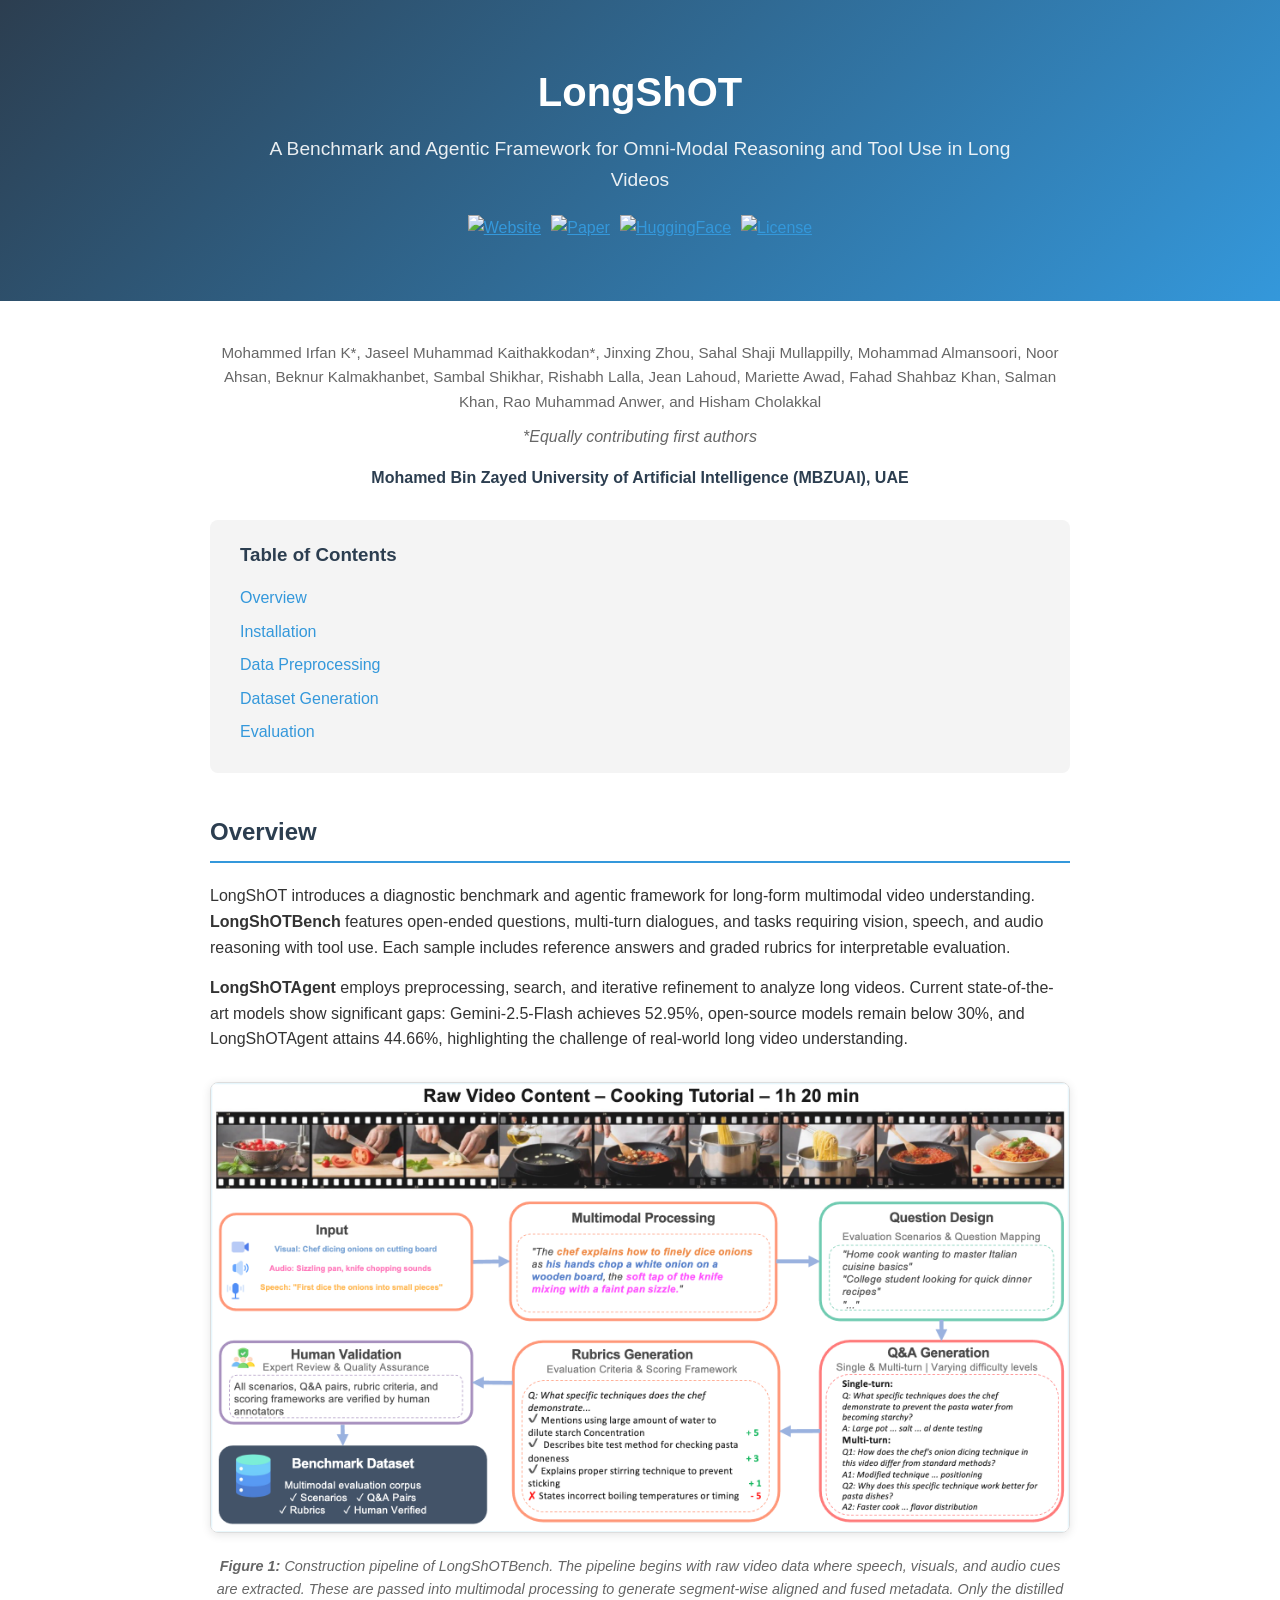
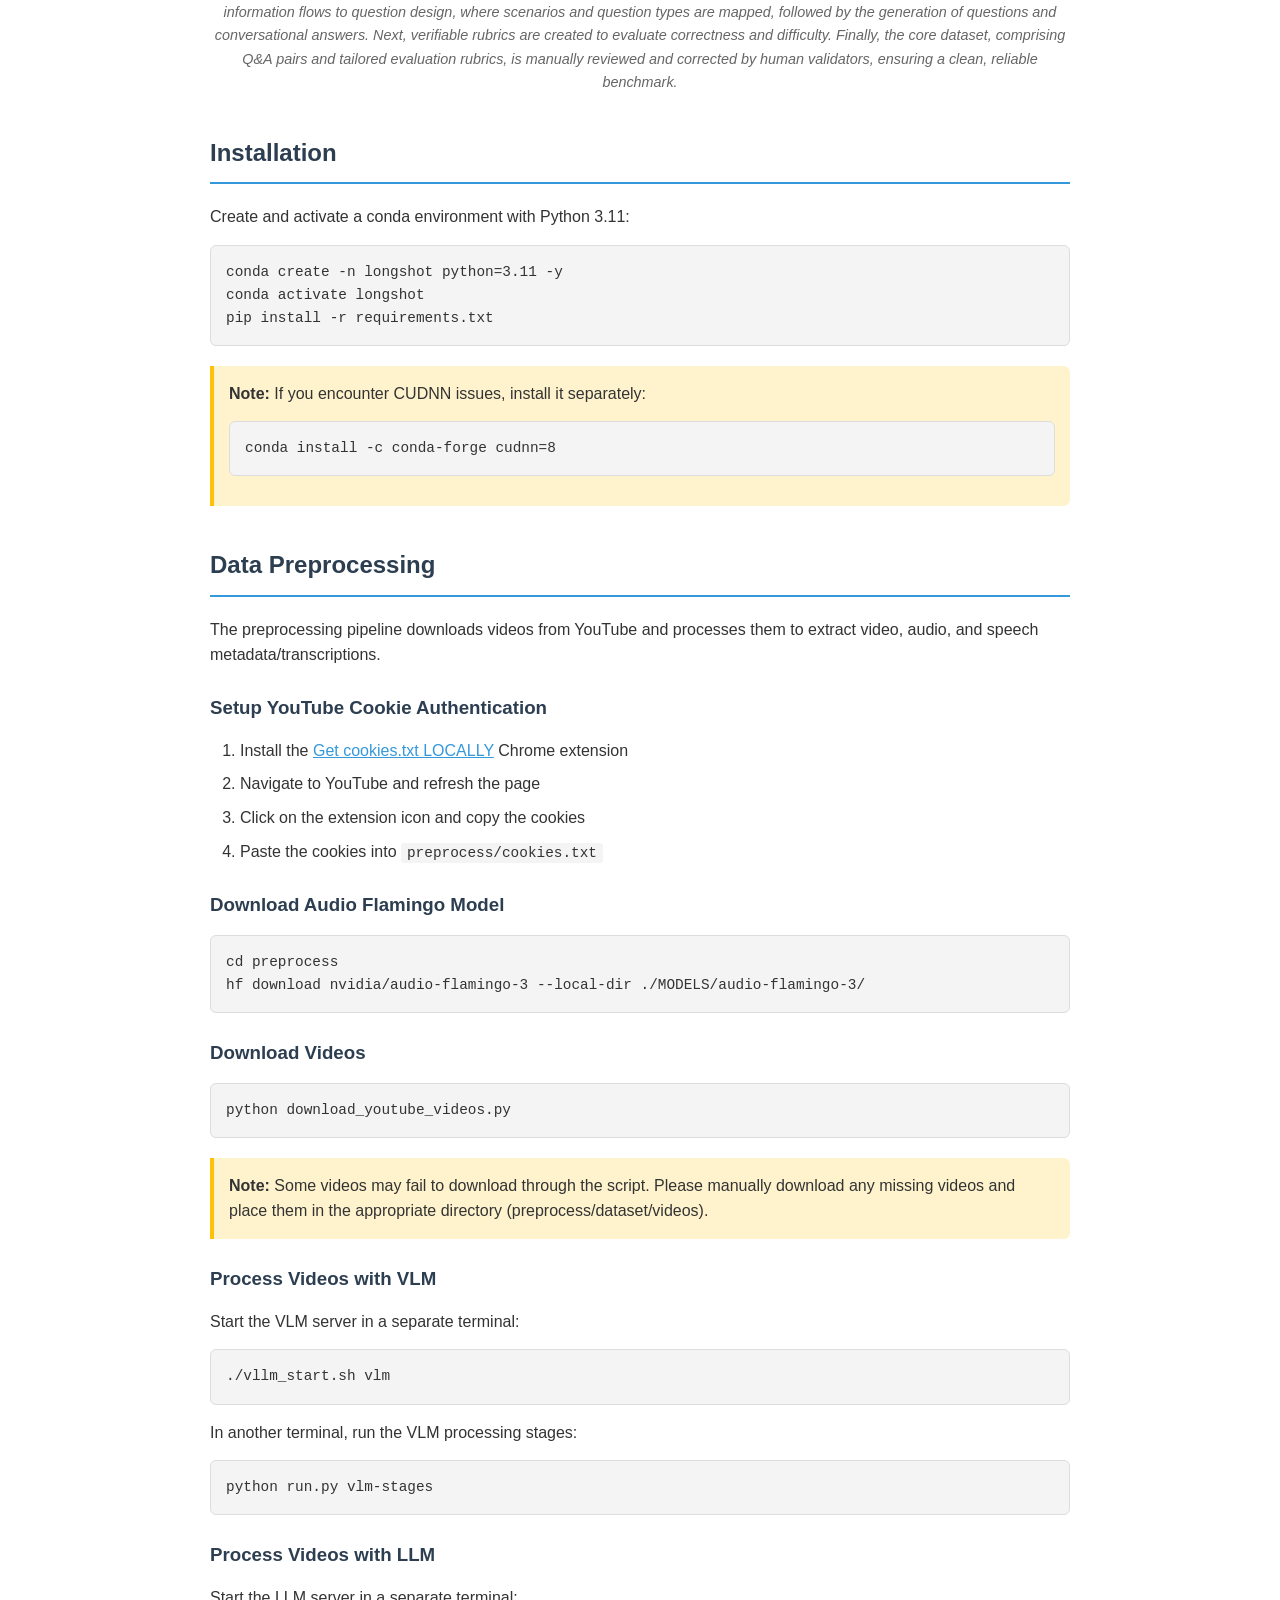
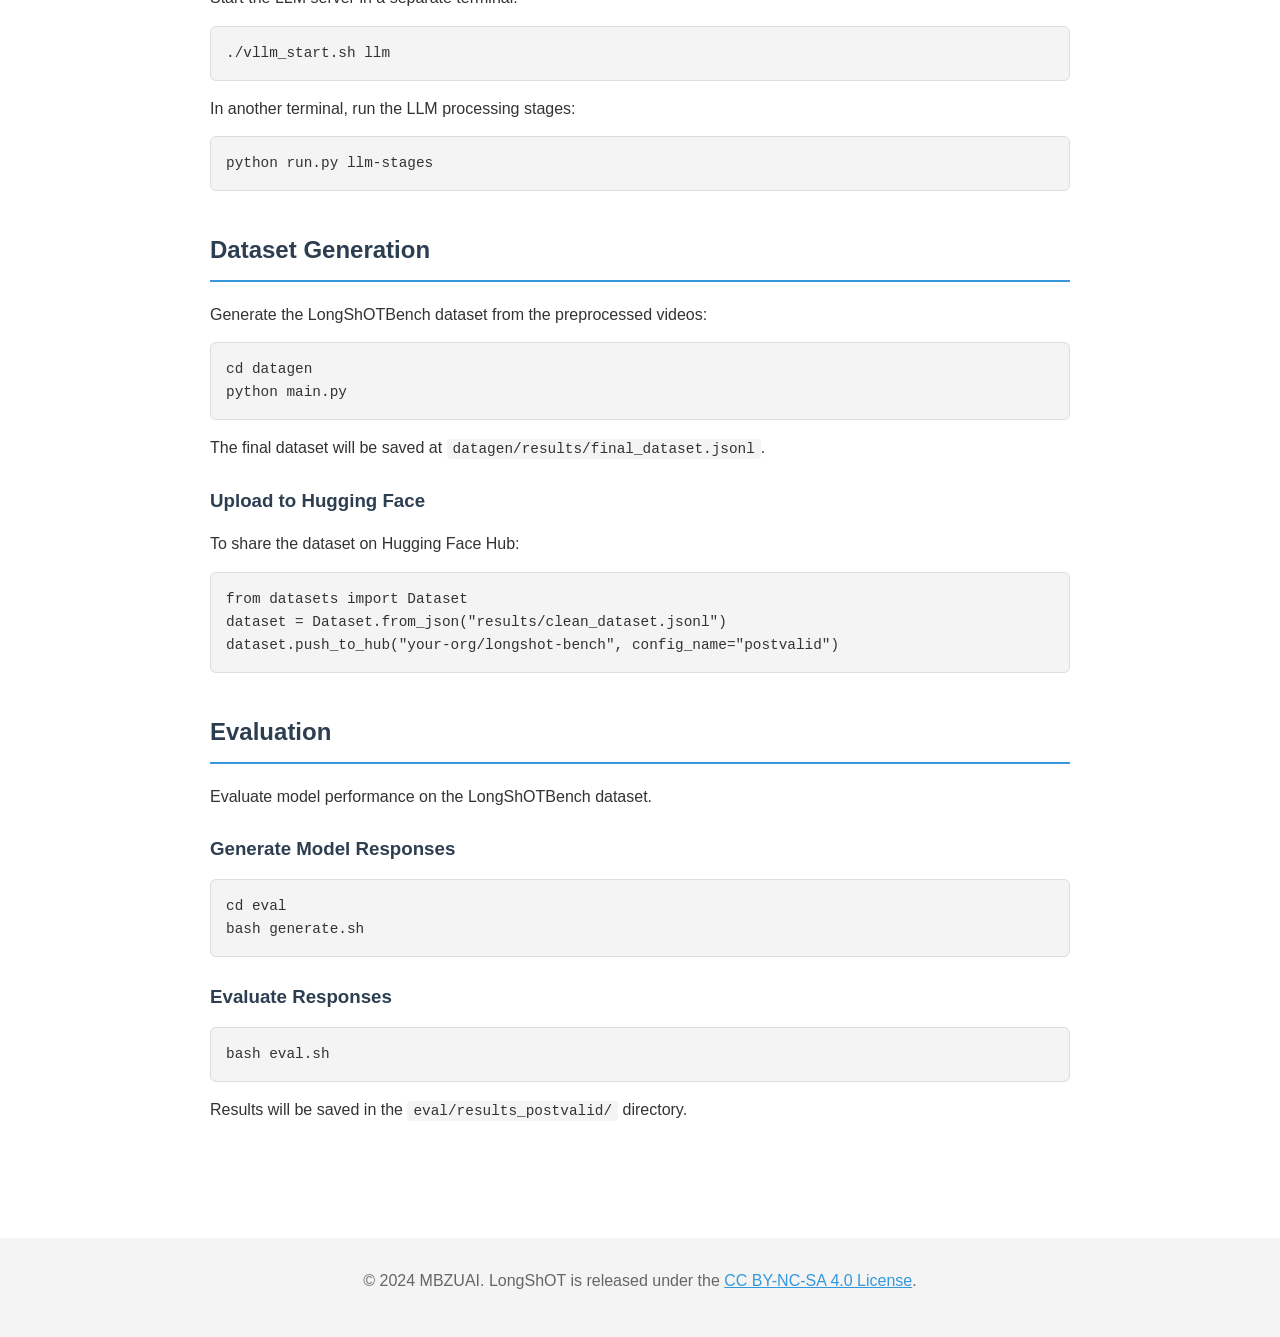
==== index.html @ 433d751d "initial commit" ====
<!DOCTYPE html>
<html lang="en">
<head>
    <meta charset="UTF-8">
    <meta name="viewport" content="width=device-width, initial-scale=1.0">
    <title>LongShOT - Long Video Understanding Benchmark</title>
    <style>
        :root {
            --primary-color: #2c3e50;
            --accent-color: #3498db;
            --text-color: #333;
            --bg-color: #fff;
            --code-bg: #f4f4f4;
            --border-color: #ddd;
        }

        * {
            margin: 0;
            padding: 0;
            box-sizing: border-box;
        }

        body {
            font-family: -apple-system, BlinkMacSystemFont, 'Segoe UI', Roboto, Oxygen, Ubuntu, sans-serif;
            line-height: 1.6;
            color: var(--text-color);
            background: var(--bg-color);
        }

        .header {
            background: linear-gradient(135deg, var(--primary-color), var(--accent-color));
            color: white;
            padding: 60px 20px;
            text-align: center;
        }

        .header h1 {
            font-size: 2.5rem;
            margin-bottom: 10px;
        }

        .header .subtitle {
            font-size: 1.2rem;
            opacity: 0.9;
            max-width: 800px;
            margin: 0 auto 20px;
        }

        .badges {
            display: flex;
            justify-content: center;
            gap: 10px;
            flex-wrap: wrap;
            margin-top: 20px;
        }

        .badges a img {
            height: 22px;
        }

        .container {
            max-width: 900px;
            margin: 0 auto;
            padding: 40px 20px;
        }

        .authors {
            text-align: center;
            margin-bottom: 30px;
            color: #666;
        }

        .authors .names {
            font-size: 0.95rem;
            margin-bottom: 10px;
        }

        .authors .affiliation {
            font-weight: 600;
            color: var(--primary-color);
        }

        h2 {
            color: var(--primary-color);
            margin: 40px 0 20px;
            padding-bottom: 10px;
            border-bottom: 2px solid var(--accent-color);
        }

        h3 {
            color: var(--primary-color);
            margin: 25px 0 15px;
        }

        p {
            margin-bottom: 15px;
        }

        .figure {
            margin: 30px 0;
            text-align: center;
        }

        .figure img {
            max-width: 100%;
            height: auto;
            border: 1px solid var(--border-color);
            border-radius: 8px;
            box-shadow: 0 2px 10px rgba(0,0,0,0.1);
        }

        .figure figcaption {
            margin-top: 15px;
            font-size: 0.9rem;
            color: #666;
            font-style: italic;
        }

        pre {
            background: var(--code-bg);
            padding: 15px;
            border-radius: 6px;
            overflow-x: auto;
            margin: 15px 0;
            border: 1px solid var(--border-color);
        }

        code {
            font-family: 'Consolas', 'Monaco', monospace;
            font-size: 0.9rem;
        }

        .inline-code {
            background: var(--code-bg);
            padding: 2px 6px;
            border-radius: 3px;
        }

        ul, ol {
            margin: 15px 0 15px 30px;
        }

        li {
            margin-bottom: 8px;
        }

        .note {
            background: #fff3cd;
            border-left: 4px solid #ffc107;
            padding: 15px;
            margin: 20px 0;
            border-radius: 0 6px 6px 0;
        }

        .toc {
            background: var(--code-bg);
            padding: 20px 30px;
            border-radius: 8px;
            margin: 30px 0;
        }

        .toc h3 {
            margin-top: 0;
        }

        .toc ul {
            list-style: none;
            margin: 0;
            padding: 0;
        }

        .toc li {
            margin: 8px 0;
        }

        .toc a {
            color: var(--accent-color);
            text-decoration: none;
        }

        .toc a:hover {
            text-decoration: underline;
        }

        a {
            color: var(--accent-color);
        }

        .footer {
            text-align: center;
            padding: 30px;
            background: var(--code-bg);
            margin-top: 60px;
            color: #666;
        }

        @media (max-width: 600px) {
            .header h1 {
                font-size: 1.8rem;
            }
            .header .subtitle {
                font-size: 1rem;
            }
        }
    </style>
</head>
<body>
    <header class="header">
        <h1>LongShOT</h1>
        <p class="subtitle">A Benchmark and Agentic Framework for Omni-Modal Reasoning and Tool Use in Long Videos</p>
        <div class="badges">
            <a href="https://github.com/mbzuai-oryx/longshot"><img src="https://img.shields.io/badge/Project-Website-87CEEB" alt="Website"></a>
            <a href="https://arxiv.org/abs/2412.07769"><img src="https://img.shields.io/badge/arXiv-Paper-red.svg" alt="Paper"></a>
            <a href="https://huggingface.co/collections/MBZUAI/longshot_bench"><img src="https://img.shields.io/badge/HuggingFace-Dataset-F9D371" alt="HuggingFace"></a>
            <a href="https://github.com/mbzuai-oryx/BiMediX/blob/main/LICENSE.txt"><img src="https://img.shields.io/badge/License-CC%20BY--NC--SA%204.0-lightgrey" alt="License"></a>
        </div>
    </header>

    <div class="container">
        <div class="authors">
            <p class="names">
                Mohammed Irfan K*, Jaseel Muhammad Kaithakkodan*, Jinxing Zhou, Sahal Shaji Mullappilly,
                Mohammad Almansoori, Noor Ahsan, Beknur Kalmakhanbet, Sambal Shikhar, Rishabh Lalla,
                Jean Lahoud, Mariette Awad, Fahad Shahbaz Khan, Salman Khan, Rao Muhammad Anwer, and Hisham Cholakkal
            </p>
            <p><em>*Equally contributing first authors</em></p>
            <p class="affiliation">Mohamed Bin Zayed University of Artificial Intelligence (MBZUAI), UAE</p>
        </div>

        <nav class="toc">
            <h3>Table of Contents</h3>
            <ul>
                <li><a href="#overview">Overview</a></li>
                <li><a href="#installation">Installation</a></li>
                <li><a href="#preprocessing">Data Preprocessing</a></li>
                <li><a href="#dataset-generation">Dataset Generation</a></li>
                <li><a href="#evaluation">Evaluation</a></li>
            </ul>
        </nav>

        <section id="overview">
            <h2>Overview</h2>
            <p>
                LongShOT introduces a diagnostic benchmark and agentic framework for long-form multimodal video understanding.
                <strong>LongShOTBench</strong> features open-ended questions, multi-turn dialogues, and tasks requiring vision,
                speech, and audio reasoning with tool use. Each sample includes reference answers and graded rubrics for
                interpretable evaluation.
            </p>
            <p>
                <strong>LongShOTAgent</strong> employs preprocessing, search, and iterative refinement to analyze long videos.
                Current state-of-the-art models show significant gaps: Gemini-2.5-Flash achieves 52.95%, open-source models
                remain below 30%, and LongShOTAgent attains 44.66%, highlighting the challenge of real-world long video understanding.
            </p>

            <figure class="figure">
                <img src="assets/generation_pipeline_overview.png" alt="Generation Pipeline Overview">
                <figcaption>
                    <strong>Figure 1:</strong> Construction pipeline of LongShOTBench. The pipeline begins with raw video data
                    where speech, visuals, and audio cues are extracted. These are passed into multimodal processing to generate
                    segment-wise aligned and fused metadata. Only the distilled information flows to question design, where scenarios
                    and question types are mapped, followed by the generation of questions and conversational answers. Next,
                    verifiable rubrics are created to evaluate correctness and difficulty. Finally, the core dataset, comprising
                    Q&A pairs and tailored evaluation rubrics, is manually reviewed and corrected by human validators, ensuring
                    a clean, reliable benchmark.
                </figcaption>
            </figure>
        </section>

        <section id="installation">
            <h2>Installation</h2>
            <p>Create and activate a conda environment with Python 3.11:</p>
            <pre><code>conda create -n longshot python=3.11 -y
conda activate longshot
pip install -r requirements.txt</code></pre>
            <div class="note">
                <strong>Note:</strong> If you encounter CUDNN issues, install it separately:
                <pre><code>conda install -c conda-forge cudnn=8</code></pre>
            </div>
        </section>

        <section id="preprocessing">
            <h2>Data Preprocessing</h2>
            <p>The preprocessing pipeline downloads videos from YouTube and processes them to extract video, audio, and speech metadata/transcriptions.</p>

            <h3>Setup YouTube Cookie Authentication</h3>
            <ol>
                <li>Install the <a href="https://chromewebstore.google.com/detail/get-cookiestxt-locally/cclelndahbckbenkjhflpdbgdldlbecc">Get cookies.txt LOCALLY</a> Chrome extension</li>
                <li>Navigate to YouTube and refresh the page</li>
                <li>Click on the extension icon and copy the cookies</li>
                <li>Paste the cookies into <code class="inline-code">preprocess/cookies.txt</code></li>
            </ol>

            <h3>Download Audio Flamingo Model</h3>
            <pre><code>cd preprocess
hf download nvidia/audio-flamingo-3 --local-dir ./MODELS/audio-flamingo-3/</code></pre>

            <h3>Download Videos</h3>
            <pre><code>python download_youtube_videos.py</code></pre>
            <div class="note">
                <strong>Note:</strong> Some videos may fail to download through the script. Please manually download any missing videos and place them in the appropriate directory (preprocess/dataset/videos).
            </div>

            <h3>Process Videos with VLM</h3>
            <p>Start the VLM server in a separate terminal:</p>
            <pre><code>./vllm_start.sh vlm</code></pre>
            <p>In another terminal, run the VLM processing stages:</p>
            <pre><code>python run.py vlm-stages</code></pre>

            <h3>Process Videos with LLM</h3>
            <p>Start the LLM server in a separate terminal:</p>
            <pre><code>./vllm_start.sh llm</code></pre>
            <p>In another terminal, run the LLM processing stages:</p>
            <pre><code>python run.py llm-stages</code></pre>
        </section>

        <section id="dataset-generation">
            <h2>Dataset Generation</h2>
            <p>Generate the LongShOTBench dataset from the preprocessed videos:</p>
            <pre><code>cd datagen
python main.py</code></pre>
            <p>The final dataset will be saved at <code class="inline-code">datagen/results/final_dataset.jsonl</code>.</p>

            <h3>Upload to Hugging Face</h3>
            <p>To share the dataset on Hugging Face Hub:</p>
            <pre><code>from datasets import Dataset
dataset = Dataset.from_json("results/clean_dataset.jsonl")
dataset.push_to_hub("your-org/longshot-bench", config_name="postvalid")</code></pre>
        </section>

        <section id="evaluation">
            <h2>Evaluation</h2>
            <p>Evaluate model performance on the LongShOTBench dataset.</p>

            <h3>Generate Model Responses</h3>
            <pre><code>cd eval
bash generate.sh</code></pre>

            <h3>Evaluate Responses</h3>
            <pre><code>bash eval.sh</code></pre>
            <p>Results will be saved in the <code class="inline-code">eval/results_postvalid/</code> directory.</p>
        </section>
    </div>

    <footer class="footer">
        <p>&copy; 2024 MBZUAI. LongShOT is released under the <a href="https://github.com/mbzuai-oryx/BiMediX/blob/main/LICENSE.txt">CC BY-NC-SA 4.0 License</a>.</p>
    </footer>
</body>
</html>
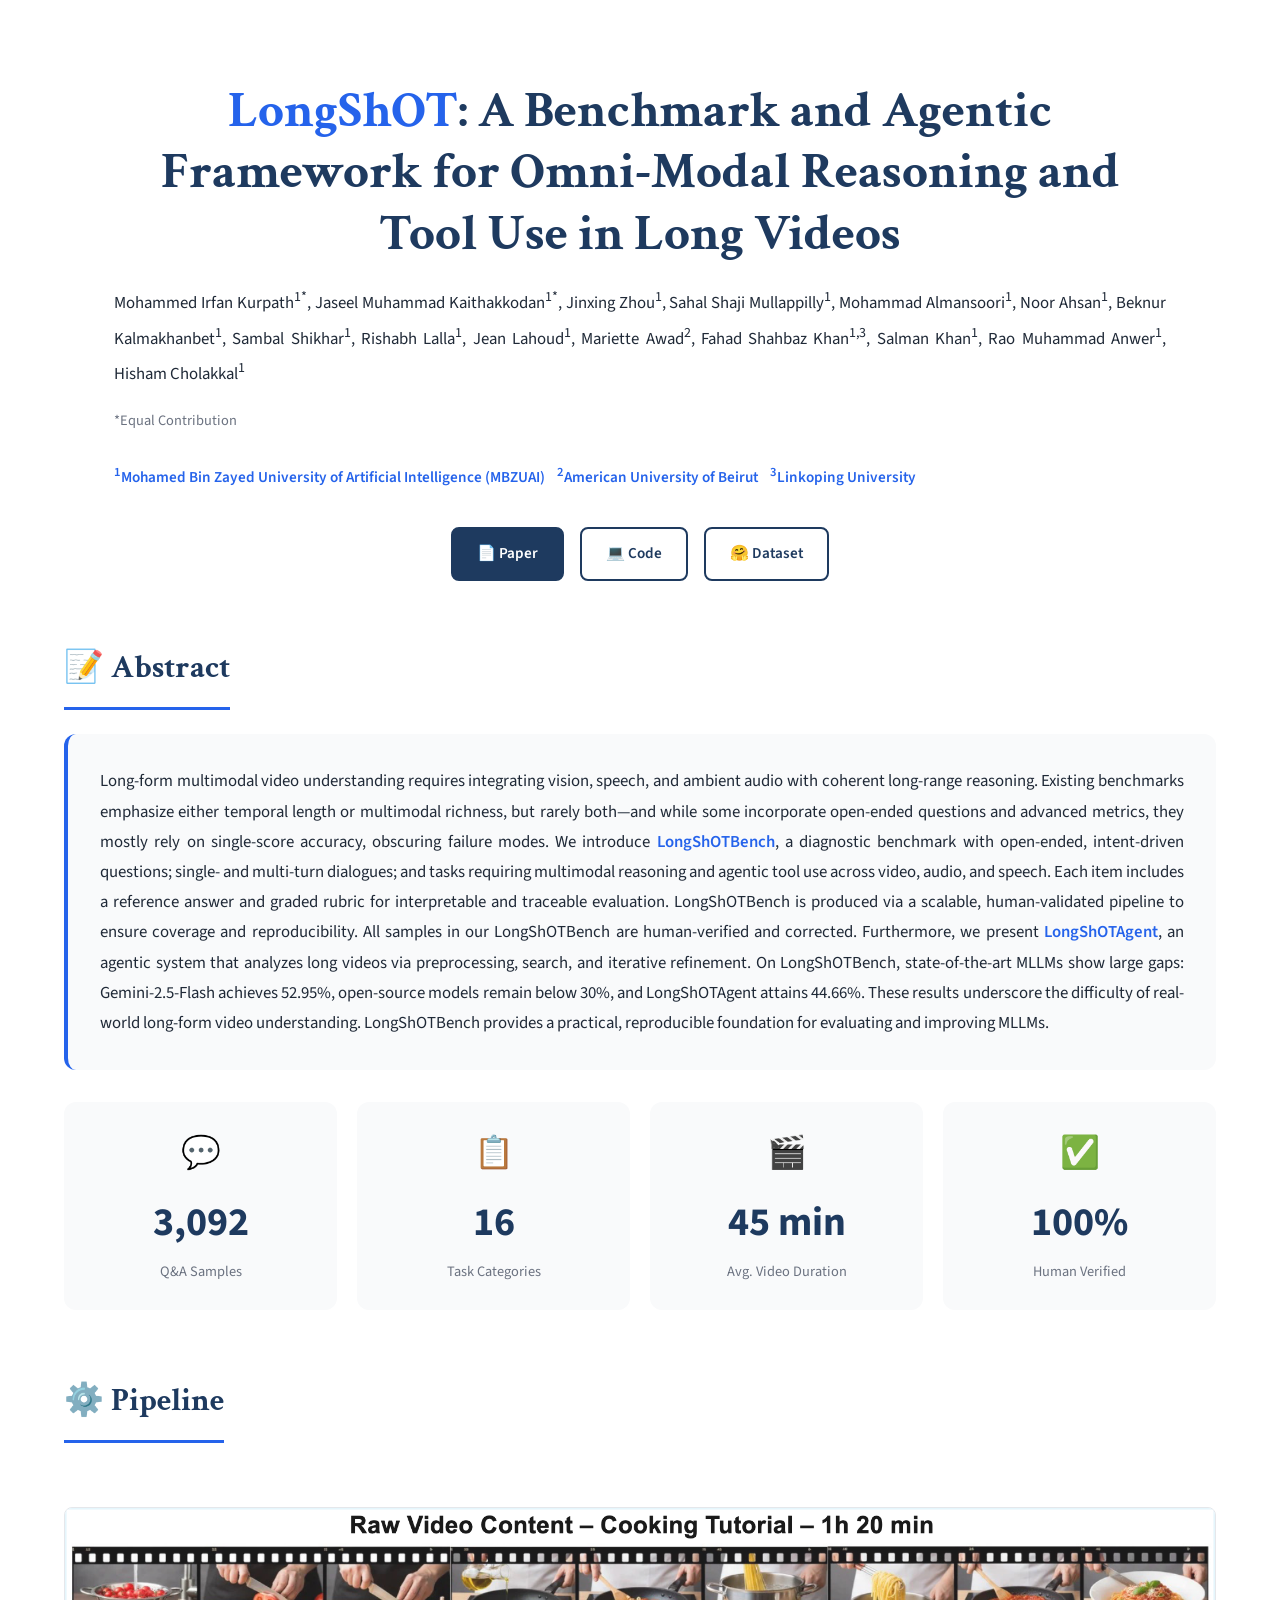
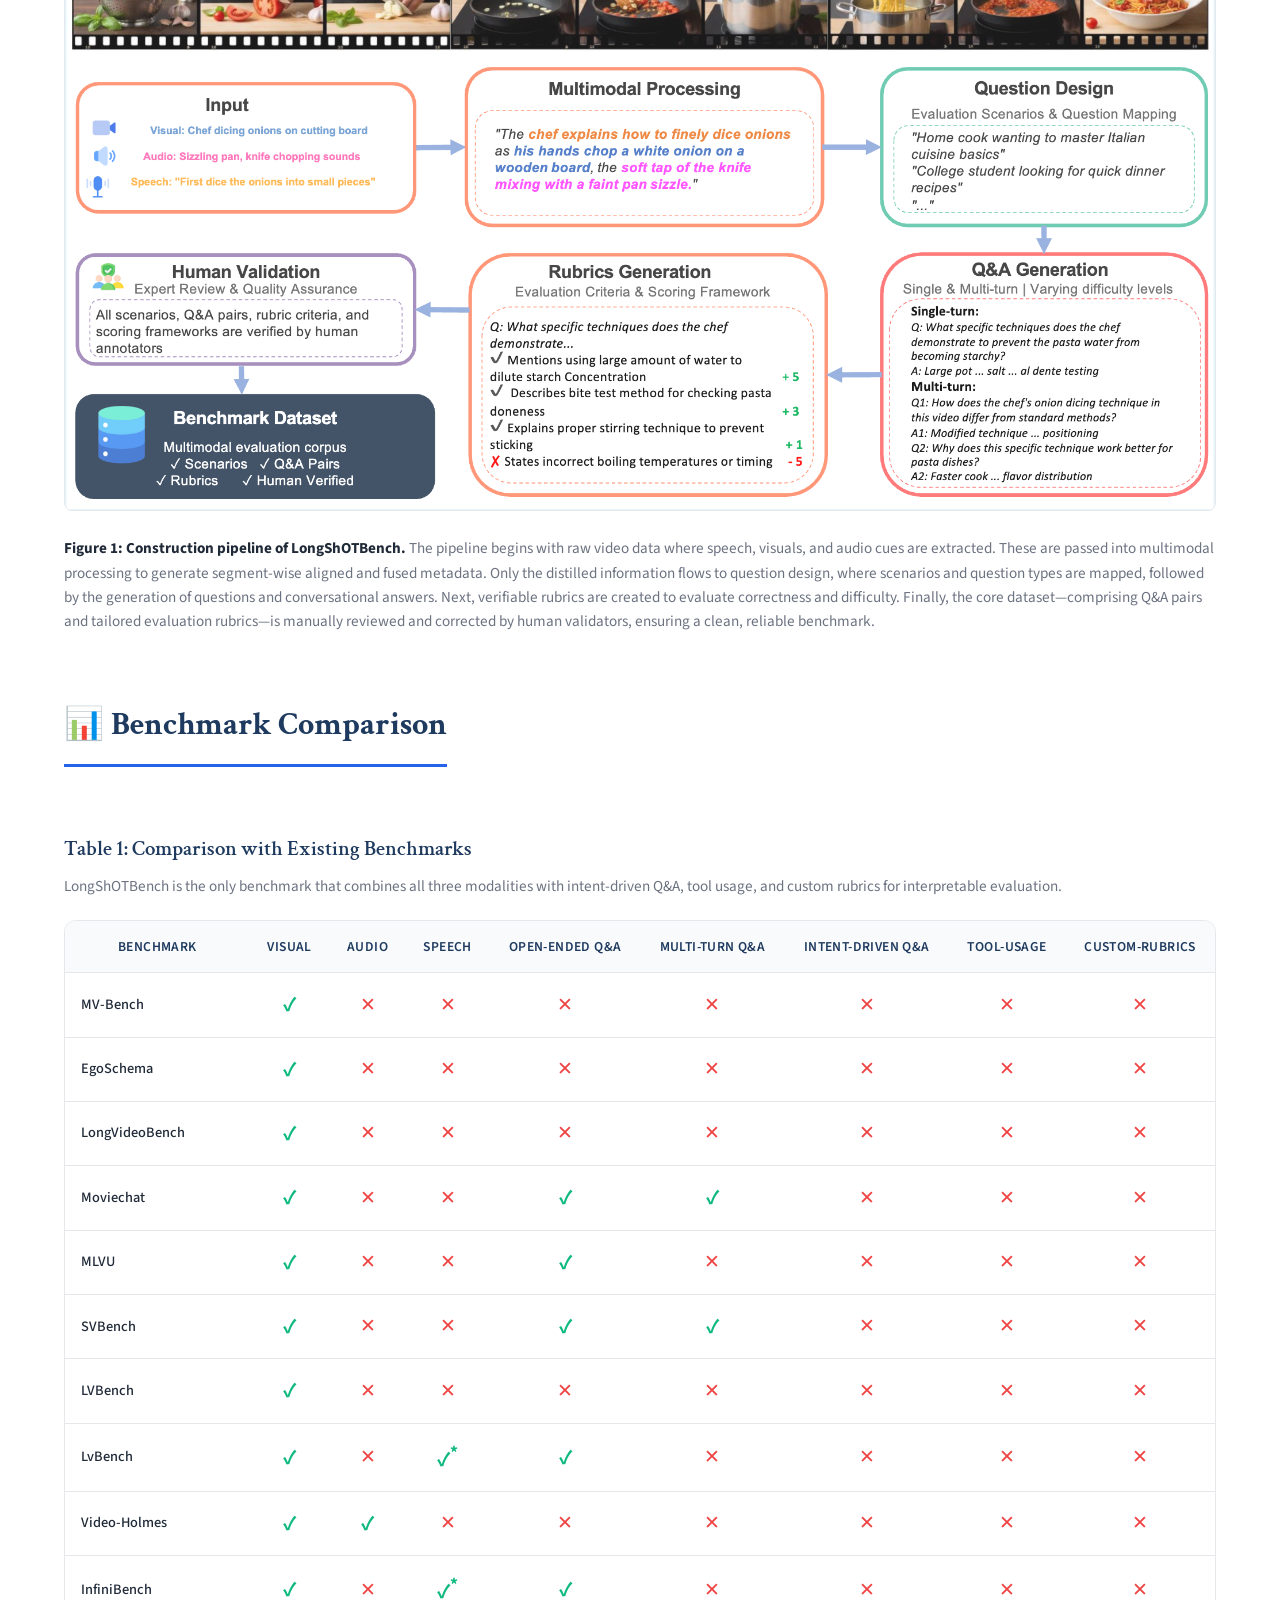
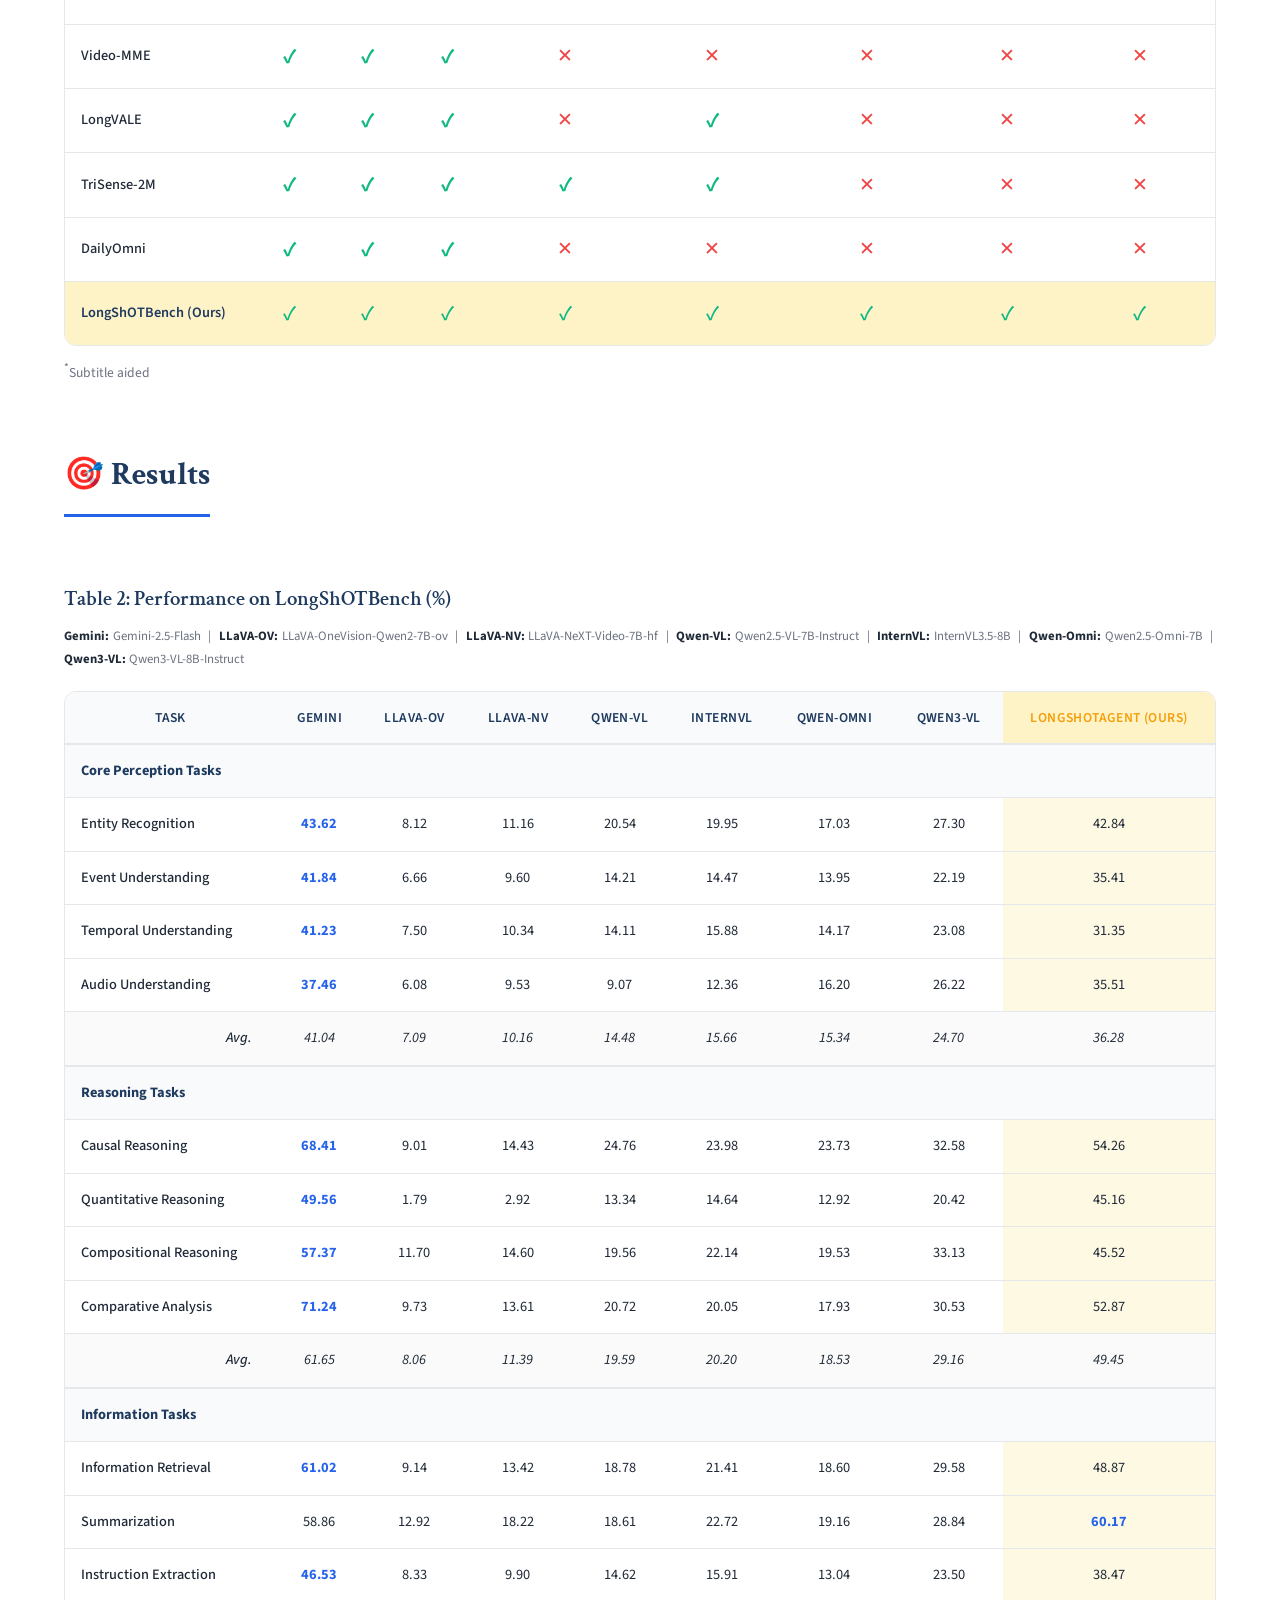
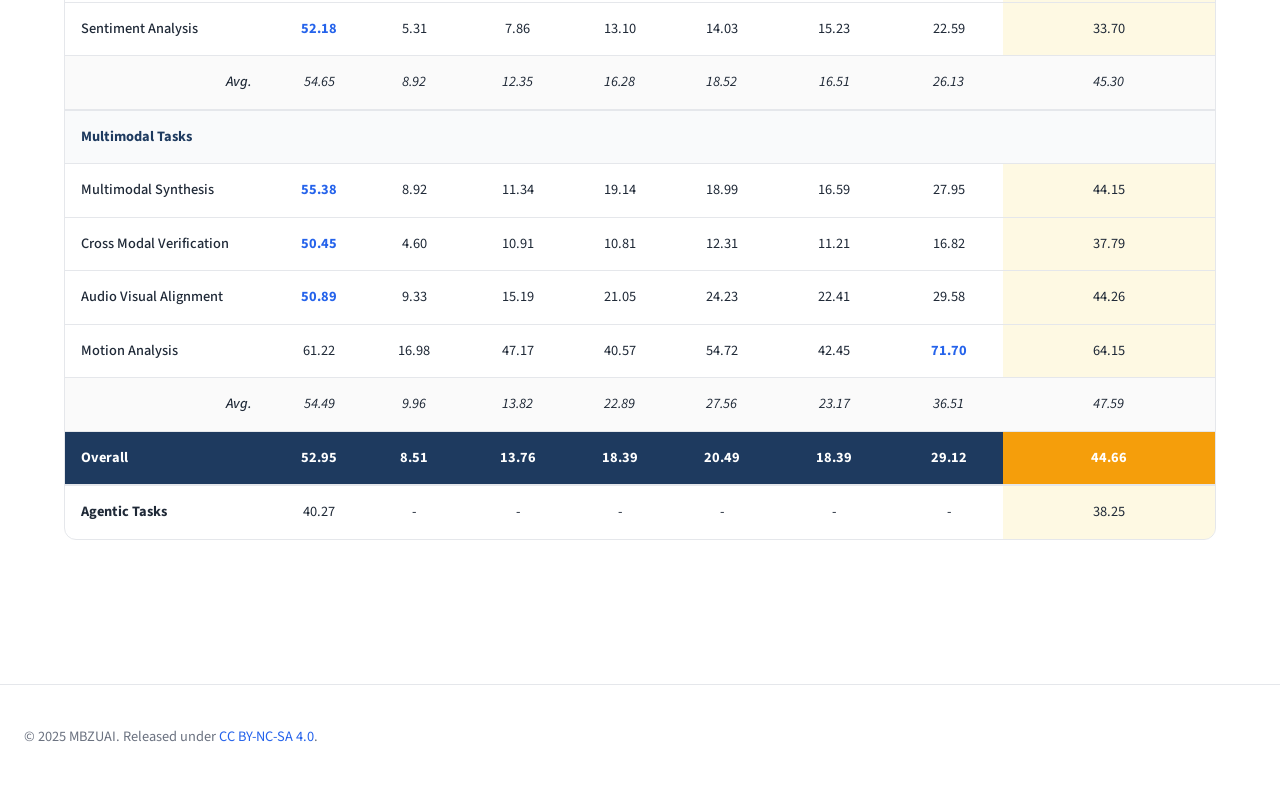
==== commit 3ec23916: "feat: update page design" ====
--- a/index.html
+++ b/index.html
@@ -3,15 +3,23 @@
 <head>
     <meta charset="UTF-8">
     <meta name="viewport" content="width=device-width, initial-scale=1.0">
-    <title>LongShOT - Long Video Understanding Benchmark</title>
+    <title>LongShOT - A Benchmark and Agentic Framework for Omni-Modal Reasoning and Tool Use in Long Videos</title>
+    <link rel="preconnect" href="https://fonts.googleapis.com">
+    <link rel="preconnect" href="https://fonts.gstatic.com" crossorigin>
+    <link href="https://fonts.googleapis.com/css2?family=Crimson+Text:ital,wght@0,400;0,600;0,700;1,400&family=Source+Sans+3:wght@300;400;500;600;700&display=swap" rel="stylesheet">
     <style>
         :root {
-            --primary-color: #2c3e50;
-            --accent-color: #3498db;
-            --text-color: #333;
-            --bg-color: #fff;
-            --code-bg: #f4f4f4;
-            --border-color: #ddd;
+            --primary: #1e3a5f;
+            --accent: #2563eb;
+            --accent-light: #3b82f6;
+            --text: #1f2937;
+            --text-light: #6b7280;
+            --bg: #ffffff;
+            --bg-alt: #f9fafb;
+            --border: #e5e7eb;
+            --success: #059669;
+            --highlight: #fef3c7;
+            --highlight-border: #f59e0b;
         }
 
         * {
@@ -20,329 +28,971 @@
             box-sizing: border-box;
         }
 
+        html {
+            scroll-behavior: smooth;
+        }
+
         body {
-            font-family: -apple-system, BlinkMacSystemFont, 'Segoe UI', Roboto, Oxygen, Ubuntu, sans-serif;
-            line-height: 1.6;
-            color: var(--text-color);
-            background: var(--bg-color);
-        }
-
-        .header {
-            background: linear-gradient(135deg, var(--primary-color), var(--accent-color));
-            color: white;
-            padding: 60px 20px;
+            font-family: 'Source Sans 3', sans-serif;
+            line-height: 1.7;
+            color: var(--text);
+            background: var(--bg);
+            font-size: 17px;
+        }
+
+        /* Header */
+        .hero {
+            padding: 80px 24px 60px;
             text-align: center;
-        }
-
-        .header h1 {
-            font-size: 2.5rem;
-            margin-bottom: 10px;
-        }
-
-        .header .subtitle {
-            font-size: 1.2rem;
-            opacity: 0.9;
-            max-width: 800px;
-            margin: 0 auto 20px;
-        }
-
-        .badges {
+            max-width: 1100px;
+            margin: 0 auto;
+        }
+
+        .hero h1 {
+            font-family: 'Crimson Text', Georgia, serif;
+            font-size: 3.2rem;
+            font-weight: 700;
+            color: var(--primary);
+            margin-bottom: 20px;
+            line-height: 1.2;
+        }
+
+        .hero h1 span {
+            color: var(--accent);
+        }
+
+        .hero .venue {
+            font-size: 1.1rem;
+            color: var(--text-light);
+            margin-bottom: 32px;
+            font-weight: 500;
+        }
+
+        .authors {
+            margin-bottom: 28px;
+        }
+
+        .authors p {
+            font-size: 1.05rem;
+            color: var(--text);
+            line-height: 1.9;
+        }
+
+        .authors .equal {
+            font-size: 0.9rem;
+            color: var(--text-light);
+            margin-top: 8px;
+        }
+
+        .affiliation {
+            font-size: 0.95rem;
+            color: var(--accent);
+            font-weight: 600;
+            margin-bottom: 36px;
+        }
+
+        /* Links */
+        .links {
             display: flex;
             justify-content: center;
-            gap: 10px;
+            gap: 16px;
             flex-wrap: wrap;
-            margin-top: 20px;
-        }
-
-        .badges a img {
-            height: 22px;
-        }
-
+        }
+
+        .links a {
+            display: inline-flex;
+            align-items: center;
+            gap: 8px;
+            padding: 12px 24px;
+            border: 2px solid var(--primary);
+            border-radius: 8px;
+            text-decoration: none;
+            color: var(--primary);
+            font-weight: 600;
+            font-size: 0.95rem;
+            transition: all 0.2s;
+        }
+
+        .links a:hover {
+            background: var(--primary);
+            color: white;
+        }
+
+        .links a.primary {
+            background: var(--primary);
+            color: white;
+        }
+
+        .links a.primary:hover {
+            background: var(--accent);
+            border-color: var(--accent);
+        }
+
+        /* Main Content */
         .container {
-            max-width: 900px;
+            max-width: 1200px;
             margin: 0 auto;
-            padding: 40px 20px;
-        }
-
-        .authors {
+            padding: 0 24px 80px;
+        }
+
+        section {
+            margin-bottom: 64px;
+        }
+
+        h2 {
+            font-family: 'Crimson Text', Georgia, serif;
+            font-size: 2rem;
+            font-weight: 700;
+            color: var(--primary);
+            margin-bottom: 24px;
+            padding-bottom: 12px;
+            border-bottom: 3px solid var(--accent);
+            display: inline-block;
+        }
+
+        p {
+            margin-bottom: 16px;
+            text-align: justify;
+        }
+
+        /* Abstract */
+        .abstract-content {
+            background: var(--bg-alt);
+            padding: 32px;
+            border-radius: 12px;
+            border-left: 4px solid var(--accent);
+        }
+
+        .abstract-content p {
+            font-size: 1.05rem;
+            line-height: 1.8;
+            margin-bottom: 0;
+        }
+
+        /* Key Results */
+        .key-results {
+            display: grid;
+            grid-template-columns: repeat(auto-fit, minmax(200px, 1fr));
+            gap: 20px;
+            margin: 32px 0;
+        }
+
+        .result-card {
+            background: var(--bg-alt);
+            padding: 24px;
+            border-radius: 12px;
             text-align: center;
-            margin-bottom: 30px;
-            color: #666;
-        }
-
-        .authors .names {
+        }
+
+        .result-card.highlight {
+            background: var(--highlight);
+            border: 2px solid var(--highlight-border);
+        }
+
+        .result-card .icon {
+            font-size: 2rem;
+            display: block;
+            margin-bottom: 8px;
+        }
+
+        .result-card .value {
+            font-size: 2.5rem;
+            font-weight: 700;
+            color: var(--primary);
+            display: block;
+        }
+
+        .result-card.highlight .value {
+            color: var(--highlight-border);
+        }
+
+        .result-card .label {
+            font-size: 0.9rem;
+            color: var(--text-light);
+            margin-top: 4px;
+        }
+
+        /* Figure */
+        .figure {
+            margin: 40px 0;
+        }
+
+        .figure img {
+            width: 100%;
+            border-radius: 8px;
+            border: 1px solid var(--border);
+        }
+
+        .figure figcaption {
+            margin-top: 16px;
             font-size: 0.95rem;
-            margin-bottom: 10px;
-        }
-
-        .authors .affiliation {
+            color: var(--text-light);
+            line-height: 1.6;
+        }
+
+        .figure figcaption strong {
+            color: var(--text);
+        }
+
+        /* Tables */
+        .table-section {
+            margin: 40px 0;
+        }
+
+        .table-title {
+            font-family: 'Crimson Text', Georgia, serif;
+            font-size: 1.3rem;
             font-weight: 600;
-            color: var(--primary-color);
-        }
-
-        h2 {
-            color: var(--primary-color);
-            margin: 40px 0 20px;
-            padding-bottom: 10px;
-            border-bottom: 2px solid var(--accent-color);
-        }
-
-        h3 {
-            color: var(--primary-color);
-            margin: 25px 0 15px;
-        }
-
-        p {
-            margin-bottom: 15px;
-        }
-
-        .figure {
-            margin: 30px 0;
+            color: var(--primary);
+            margin-bottom: 8px;
+        }
+
+        .table-description {
+            font-size: 0.95rem;
+            color: var(--text-light);
+            margin-bottom: 20px;
+        }
+
+        .table-wrapper {
+            overflow-x: auto;
+            border: 1px solid var(--border);
+            border-radius: 12px;
+        }
+
+        table {
+            width: 100%;
+            border-collapse: collapse;
+            font-size: 0.9rem;
+        }
+
+        th, td {
+            padding: 14px 16px;
             text-align: center;
-        }
-
-        .figure img {
-            max-width: 100%;
-            height: auto;
-            border: 1px solid var(--border-color);
-            border-radius: 8px;
-            box-shadow: 0 2px 10px rgba(0,0,0,0.1);
-        }
-
-        .figure figcaption {
-            margin-top: 15px;
+            border-bottom: 1px solid var(--border);
+        }
+
+        th {
+            background: var(--bg-alt);
+            font-weight: 600;
+            color: var(--primary);
+            font-size: 0.85rem;
+            text-transform: uppercase;
+            letter-spacing: 0.03em;
+        }
+
+        td:first-child {
+            text-align: left;
+            font-weight: 500;
+        }
+
+        tbody tr:last-child td {
+            border-bottom: none;
+        }
+
+        tbody tr:hover {
+            background: var(--bg-alt);
+        }
+
+        /* Comparison table specific */
+        .comparison-table .check {
+            color: #10b981;
+            font-size: 1.3rem;
+            font-weight: bold;
+        }
+
+        .comparison-table .cross {
+            color: #ef4444;
+            font-size: 1.2rem;
+        }
+
+        .comparison-table .ours-row {
+            background: var(--highlight) !important;
+        }
+
+        .comparison-table .ours-row td {
+            font-weight: 600;
+        }
+
+        .comparison-table .ours-row td:first-child {
+            color: var(--primary);
+        }
+
+        /* Results table specific */
+        .results-table .category-header td {
+            background: var(--bg-alt);
+            font-weight: 700;
+            color: var(--primary);
             font-size: 0.9rem;
-            color: #666;
+            border-top: 2px solid var(--border);
+        }
+
+        .results-table .avg-row td {
             font-style: italic;
-        }
-
-        pre {
-            background: var(--code-bg);
-            padding: 15px;
-            border-radius: 6px;
-            overflow-x: auto;
-            margin: 15px 0;
-            border: 1px solid var(--border-color);
-        }
-
-        code {
-            font-family: 'Consolas', 'Monaco', monospace;
+            background: #fafafa;
+        }
+
+        .results-table .avg-row td:first-child {
+            text-align: right;
+            padding-right: 24px;
+        }
+
+        .results-table .overall-row {
+            background: var(--primary) !important;
+        }
+
+        .results-table .overall-row td {
+            color: white;
+            font-weight: 700;
+            border-bottom: none;
+        }
+
+        .results-table .overall-row:hover {
+            background: var(--primary) !important;
+        }
+
+        .results-table .agentic-row td {
+            border-top: 2px solid var(--border);
+        }
+
+        .results-table .best {
+            color: var(--accent);
+            font-weight: 700;
+        }
+
+        .results-table .ours-col {
+            background: rgba(254, 243, 199, 0.5);
+        }
+
+        .results-table th.ours-col {
+            background: var(--highlight);
+            color: var(--highlight-border);
+        }
+
+        .results-table .overall-row td.ours-col {
+            background: var(--highlight-border);
+            color: white;
+        }
+
+        /* Model abbreviations */
+        .model-abbrev {
+            font-size: 0.8rem;
+            color: var(--text-light);
+            margin-bottom: 20px;
+            line-height: 1.8;
+        }
+
+        .model-abbrev strong {
+            color: var(--text);
+        }
+
+        /* Footer */
+        footer {
+            text-align: center;
+            padding: 40px 24px;
+            border-top: 1px solid var(--border);
+            color: var(--text-light);
             font-size: 0.9rem;
         }
 
-        .inline-code {
-            background: var(--code-bg);
-            padding: 2px 6px;
-            border-radius: 3px;
-        }
-
-        ul, ol {
-            margin: 15px 0 15px 30px;
-        }
-
-        li {
-            margin-bottom: 8px;
-        }
-
-        .note {
-            background: #fff3cd;
-            border-left: 4px solid #ffc107;
-            padding: 15px;
-            margin: 20px 0;
-            border-radius: 0 6px 6px 0;
-        }
-
-        .toc {
-            background: var(--code-bg);
-            padding: 20px 30px;
-            border-radius: 8px;
-            margin: 30px 0;
-        }
-
-        .toc h3 {
-            margin-top: 0;
-        }
-
-        .toc ul {
-            list-style: none;
-            margin: 0;
-            padding: 0;
-        }
-
-        .toc li {
-            margin: 8px 0;
-        }
-
-        .toc a {
-            color: var(--accent-color);
+        footer a {
+            color: var(--accent);
             text-decoration: none;
         }
 
-        .toc a:hover {
-            text-decoration: underline;
-        }
-
-        a {
-            color: var(--accent-color);
-        }
-
-        .footer {
-            text-align: center;
-            padding: 30px;
-            background: var(--code-bg);
-            margin-top: 60px;
-            color: #666;
-        }
-
-        @media (max-width: 600px) {
-            .header h1 {
-                font-size: 1.8rem;
+        /* Responsive */
+        @media (max-width: 768px) {
+            .hero h1 {
+                font-size: 2.2rem;
             }
-            .header .subtitle {
-                font-size: 1rem;
+
+            .hero {
+                padding: 60px 20px 40px;
             }
+
+            h2 {
+                font-size: 1.6rem;
+            }
+
+            .links a {
+                padding: 10px 18px;
+                font-size: 0.9rem;
+            }
+
+            .abstract-content {
+                padding: 24px;
+            }
+
+            .key-results {
+                grid-template-columns: repeat(2, 1fr);
+            }
+
+            th, td {
+                padding: 10px 8px;
+                font-size: 0.8rem;
+            }
+        }
+
+        /* Highlight keyword */
+        .brand {
+            color: var(--accent);
+            font-weight: 600;
         }
     </style>
 </head>
 <body>
-    <header class="header">
-        <h1>LongShOT</h1>
-        <p class="subtitle">A Benchmark and Agentic Framework for Omni-Modal Reasoning and Tool Use in Long Videos</p>
-        <div class="badges">
-            <a href="https://github.com/mbzuai-oryx/longshot"><img src="https://img.shields.io/badge/Project-Website-87CEEB" alt="Website"></a>
-            <a href="https://arxiv.org/abs/2412.07769"><img src="https://img.shields.io/badge/arXiv-Paper-red.svg" alt="Paper"></a>
-            <a href="https://huggingface.co/collections/MBZUAI/longshot_bench"><img src="https://img.shields.io/badge/HuggingFace-Dataset-F9D371" alt="HuggingFace"></a>
-            <a href="https://github.com/mbzuai-oryx/BiMediX/blob/main/LICENSE.txt"><img src="https://img.shields.io/badge/License-CC%20BY--NC--SA%204.0-lightgrey" alt="License"></a>
+    <header class="hero">
+        <h1><span>LongShOT</span>: A Benchmark and Agentic Framework for Omni-Modal Reasoning and Tool Use in Long Videos</h1>
+
+        <div class="authors">
+            <p>
+                Mohammed Irfan Kurpath<sup>1*</sup>, Jaseel Muhammad Kaithakkodan<sup>1*</sup>, Jinxing Zhou<sup>1</sup>, Sahal Shaji Mullappilly<sup>1</sup>,
+                Mohammad Almansoori<sup>1</sup>, Noor Ahsan<sup>1</sup>, Beknur Kalmakhanbet<sup>1</sup>, Sambal Shikhar<sup>1</sup>, Rishabh Lalla<sup>1</sup>,
+                Jean Lahoud<sup>1</sup>, Mariette Awad<sup>2</sup>, Fahad Shahbaz Khan<sup>1,3</sup>, Salman Khan<sup>1</sup>, Rao Muhammad Anwer<sup>1</sup>, Hisham Cholakkal<sup>1</sup>
+            </p>
+            <p class="equal">*Equal Contribution</p>
+        </div>
+
+        <p class="affiliation"><sup>1</sup>Mohamed Bin Zayed University of Artificial Intelligence (MBZUAI) &nbsp;&nbsp; <sup>2</sup>American University of Beirut &nbsp;&nbsp; <sup>3</sup>Linkoping University</p>
+
+        <div class="links">
+            <a href="https://arxiv.org/abs/2412.07769" class="primary">📄 Paper</a>
+            <a href="https://github.com/mbzuai-oryx/LongShOT">💻 Code</a>
+            <a href="https://huggingface.co/collections/MBZUAI/longshot_bench">🤗 Dataset</a>
         </div>
     </header>
 
-    <div class="container">
-        <div class="authors">
-            <p class="names">
-                Mohammed Irfan K*, Jaseel Muhammad Kaithakkodan*, Jinxing Zhou, Sahal Shaji Mullappilly,
-                Mohammad Almansoori, Noor Ahsan, Beknur Kalmakhanbet, Sambal Shikhar, Rishabh Lalla,
-                Jean Lahoud, Mariette Awad, Fahad Shahbaz Khan, Salman Khan, Rao Muhammad Anwer, and Hisham Cholakkal
-            </p>
-            <p><em>*Equally contributing first authors</em></p>
-            <p class="affiliation">Mohamed Bin Zayed University of Artificial Intelligence (MBZUAI), UAE</p>
-        </div>
-
-        <nav class="toc">
-            <h3>Table of Contents</h3>
-            <ul>
-                <li><a href="#overview">Overview</a></li>
-                <li><a href="#installation">Installation</a></li>
-                <li><a href="#preprocessing">Data Preprocessing</a></li>
-                <li><a href="#dataset-generation">Dataset Generation</a></li>
-                <li><a href="#evaluation">Evaluation</a></li>
-            </ul>
-        </nav>
-
-        <section id="overview">
-            <h2>Overview</h2>
-            <p>
-                LongShOT introduces a diagnostic benchmark and agentic framework for long-form multimodal video understanding.
-                <strong>LongShOTBench</strong> features open-ended questions, multi-turn dialogues, and tasks requiring vision,
-                speech, and audio reasoning with tool use. Each sample includes reference answers and graded rubrics for
-                interpretable evaluation.
-            </p>
-            <p>
-                <strong>LongShOTAgent</strong> employs preprocessing, search, and iterative refinement to analyze long videos.
-                Current state-of-the-art models show significant gaps: Gemini-2.5-Flash achieves 52.95%, open-source models
-                remain below 30%, and LongShOTAgent attains 44.66%, highlighting the challenge of real-world long video understanding.
-            </p>
-
+    <main class="container">
+        <section id="abstract">
+            <h2>📝 Abstract</h2>
+            <div class="abstract-content">
+                <p>
+                    Long-form multimodal video understanding requires integrating vision, speech, and ambient audio with coherent long-range reasoning. Existing benchmarks emphasize either temporal length or multimodal richness, but rarely both&mdash;and while some incorporate open-ended questions and advanced metrics, they mostly rely on single-score accuracy, obscuring failure modes. We introduce <strong class="brand">LongShOTBench</strong>, a diagnostic benchmark with open-ended, intent-driven questions; single- and multi-turn dialogues; and tasks requiring multimodal reasoning and agentic tool use across video, audio, and speech. Each item includes a reference answer and graded rubric for interpretable and traceable evaluation. LongShOTBench is produced via a scalable, human-validated pipeline to ensure coverage and reproducibility. All samples in our LongShOTBench are human-verified and corrected. Furthermore, we present <strong class="brand">LongShOTAgent</strong>, an agentic system that analyzes long videos via preprocessing, search, and iterative refinement. On LongShOTBench, state-of-the-art MLLMs show large gaps: Gemini-2.5-Flash achieves 52.95%, open-source models remain below 30%, and LongShOTAgent attains 44.66%. These results underscore the difficulty of real-world long-form video understanding. LongShOTBench provides a practical, reproducible foundation for evaluating and improving MLLMs.
+                </p>
+            </div>
+
+            <div class="key-results">
+                <div class="result-card">
+                    <span class="icon">💬</span>
+                    <span class="value">3,092</span>
+                    <span class="label">Q&A Samples</span>
+                </div>
+                <div class="result-card">
+                    <span class="icon">📋</span>
+                    <span class="value">16</span>
+                    <span class="label">Task Categories</span>
+                </div>
+                <div class="result-card">
+                    <span class="icon">🎬</span>
+                    <span class="value">45 min</span>
+                    <span class="label">Avg. Video Duration</span>
+                </div>
+                <div class="result-card">
+                    <span class="icon">✅</span>
+                    <span class="value">100%</span>
+                    <span class="label">Human Verified</span>
+                </div>
+            </div>
+        </section>
+
+        <section id="pipeline">
+            <h2>⚙️ Pipeline</h2>
             <figure class="figure">
-                <img src="assets/generation_pipeline_overview.png" alt="Generation Pipeline Overview">
+                <img src="assets/generation_pipeline_overview.png" alt="LongShOTBench Construction Pipeline">
                 <figcaption>
-                    <strong>Figure 1:</strong> Construction pipeline of LongShOTBench. The pipeline begins with raw video data
-                    where speech, visuals, and audio cues are extracted. These are passed into multimodal processing to generate
-                    segment-wise aligned and fused metadata. Only the distilled information flows to question design, where scenarios
-                    and question types are mapped, followed by the generation of questions and conversational answers. Next,
-                    verifiable rubrics are created to evaluate correctness and difficulty. Finally, the core dataset, comprising
-                    Q&A pairs and tailored evaluation rubrics, is manually reviewed and corrected by human validators, ensuring
-                    a clean, reliable benchmark.
+                    <strong>Figure 1: Construction pipeline of LongShOTBench.</strong> The pipeline begins with raw video data where speech, visuals, and audio cues are extracted. These are passed into multimodal processing to generate segment-wise aligned and fused metadata. Only the distilled information flows to question design, where scenarios and question types are mapped, followed by the generation of questions and conversational answers. Next, verifiable rubrics are created to evaluate correctness and difficulty. Finally, the core dataset&mdash;comprising Q&A pairs and tailored evaluation rubrics&mdash;is manually reviewed and corrected by human validators, ensuring a clean, reliable benchmark.
                 </figcaption>
             </figure>
         </section>
 
-        <section id="installation">
-            <h2>Installation</h2>
-            <p>Create and activate a conda environment with Python 3.11:</p>
-            <pre><code>conda create -n longshot python=3.11 -y
-conda activate longshot
-pip install -r requirements.txt</code></pre>
-            <div class="note">
-                <strong>Note:</strong> If you encounter CUDNN issues, install it separately:
-                <pre><code>conda install -c conda-forge cudnn=8</code></pre>
+        <section id="comparison">
+            <h2>📊 Benchmark Comparison</h2>
+
+            <div class="table-section">
+                <p class="table-title">Table 1: Comparison with Existing Benchmarks</p>
+                <p class="table-description">LongShOTBench is the only benchmark that combines all three modalities with intent-driven Q&A, tool usage, and custom rubrics for interpretable evaluation.</p>
+
+                <div class="table-wrapper">
+                    <table class="comparison-table">
+                        <thead>
+                            <tr>
+                                <th>Benchmark</th>
+                                <th>Visual</th>
+                                <th>Audio</th>
+                                <th>Speech</th>
+                                <th>Open-Ended Q&A</th>
+                                <th>Multi-Turn Q&A</th>
+                                <th>Intent-Driven Q&A</th>
+                                <th>Tool-Usage</th>
+                                <th>Custom-Rubrics</th>
+                            </tr>
+                        </thead>
+                        <tbody>
+                            <tr>
+                                <td>MV-Bench</td>
+                                <td class="check">&#10003;</td>
+                                <td class="cross">&#10005;</td>
+                                <td class="cross">&#10005;</td>
+                                <td class="cross">&#10005;</td>
+                                <td class="cross">&#10005;</td>
+                                <td class="cross">&#10005;</td>
+                                <td class="cross">&#10005;</td>
+                                <td class="cross">&#10005;</td>
+                            </tr>
+                            <tr>
+                                <td>EgoSchema</td>
+                                <td class="check">&#10003;</td>
+                                <td class="cross">&#10005;</td>
+                                <td class="cross">&#10005;</td>
+                                <td class="cross">&#10005;</td>
+                                <td class="cross">&#10005;</td>
+                                <td class="cross">&#10005;</td>
+                                <td class="cross">&#10005;</td>
+                                <td class="cross">&#10005;</td>
+                            </tr>
+                            <tr>
+                                <td>LongVideoBench</td>
+                                <td class="check">&#10003;</td>
+                                <td class="cross">&#10005;</td>
+                                <td class="cross">&#10005;</td>
+                                <td class="cross">&#10005;</td>
+                                <td class="cross">&#10005;</td>
+                                <td class="cross">&#10005;</td>
+                                <td class="cross">&#10005;</td>
+                                <td class="cross">&#10005;</td>
+                            </tr>
+                            <tr>
+                                <td>Moviechat</td>
+                                <td class="check">&#10003;</td>
+                                <td class="cross">&#10005;</td>
+                                <td class="cross">&#10005;</td>
+                                <td class="check">&#10003;</td>
+                                <td class="check">&#10003;</td>
+                                <td class="cross">&#10005;</td>
+                                <td class="cross">&#10005;</td>
+                                <td class="cross">&#10005;</td>
+                            </tr>
+                            <tr>
+                                <td>MLVU</td>
+                                <td class="check">&#10003;</td>
+                                <td class="cross">&#10005;</td>
+                                <td class="cross">&#10005;</td>
+                                <td class="check">&#10003;</td>
+                                <td class="cross">&#10005;</td>
+                                <td class="cross">&#10005;</td>
+                                <td class="cross">&#10005;</td>
+                                <td class="cross">&#10005;</td>
+                            </tr>
+                            <tr>
+                                <td>SVBench</td>
+                                <td class="check">&#10003;</td>
+                                <td class="cross">&#10005;</td>
+                                <td class="cross">&#10005;</td>
+                                <td class="check">&#10003;</td>
+                                <td class="check">&#10003;</td>
+                                <td class="cross">&#10005;</td>
+                                <td class="cross">&#10005;</td>
+                                <td class="cross">&#10005;</td>
+                            </tr>
+                            <tr>
+                                <td>LVBench</td>
+                                <td class="check">&#10003;</td>
+                                <td class="cross">&#10005;</td>
+                                <td class="cross">&#10005;</td>
+                                <td class="cross">&#10005;</td>
+                                <td class="cross">&#10005;</td>
+                                <td class="cross">&#10005;</td>
+                                <td class="cross">&#10005;</td>
+                                <td class="cross">&#10005;</td>
+                            </tr>
+                            <tr>
+                                <td>LvBench</td>
+                                <td class="check">&#10003;</td>
+                                <td class="cross">&#10005;</td>
+                                <td class="check">&#10003;<sup>*</sup></td>
+                                <td class="check">&#10003;</td>
+                                <td class="cross">&#10005;</td>
+                                <td class="cross">&#10005;</td>
+                                <td class="cross">&#10005;</td>
+                                <td class="cross">&#10005;</td>
+                            </tr>
+                            <tr>
+                                <td>Video-Holmes</td>
+                                <td class="check">&#10003;</td>
+                                <td class="check">&#10003;</td>
+                                <td class="cross">&#10005;</td>
+                                <td class="cross">&#10005;</td>
+                                <td class="cross">&#10005;</td>
+                                <td class="cross">&#10005;</td>
+                                <td class="cross">&#10005;</td>
+                                <td class="cross">&#10005;</td>
+                            </tr>
+                            <tr>
+                                <td>InfiniBench</td>
+                                <td class="check">&#10003;</td>
+                                <td class="cross">&#10005;</td>
+                                <td class="check">&#10003;<sup>*</sup></td>
+                                <td class="check">&#10003;</td>
+                                <td class="cross">&#10005;</td>
+                                <td class="cross">&#10005;</td>
+                                <td class="cross">&#10005;</td>
+                                <td class="cross">&#10005;</td>
+                            </tr>
+                            <tr>
+                                <td>Video-MME</td>
+                                <td class="check">&#10003;</td>
+                                <td class="check">&#10003;</td>
+                                <td class="check">&#10003;</td>
+                                <td class="cross">&#10005;</td>
+                                <td class="cross">&#10005;</td>
+                                <td class="cross">&#10005;</td>
+                                <td class="cross">&#10005;</td>
+                                <td class="cross">&#10005;</td>
+                            </tr>
+                            <tr>
+                                <td>LongVALE</td>
+                                <td class="check">&#10003;</td>
+                                <td class="check">&#10003;</td>
+                                <td class="check">&#10003;</td>
+                                <td class="cross">&#10005;</td>
+                                <td class="check">&#10003;</td>
+                                <td class="cross">&#10005;</td>
+                                <td class="cross">&#10005;</td>
+                                <td class="cross">&#10005;</td>
+                            </tr>
+                            <tr>
+                                <td>TriSense-2M</td>
+                                <td class="check">&#10003;</td>
+                                <td class="check">&#10003;</td>
+                                <td class="check">&#10003;</td>
+                                <td class="check">&#10003;</td>
+                                <td class="check">&#10003;</td>
+                                <td class="cross">&#10005;</td>
+                                <td class="cross">&#10005;</td>
+                                <td class="cross">&#10005;</td>
+                            </tr>
+                            <tr>
+                                <td>DailyOmni</td>
+                                <td class="check">&#10003;</td>
+                                <td class="check">&#10003;</td>
+                                <td class="check">&#10003;</td>
+                                <td class="cross">&#10005;</td>
+                                <td class="cross">&#10005;</td>
+                                <td class="cross">&#10005;</td>
+                                <td class="cross">&#10005;</td>
+                                <td class="cross">&#10005;</td>
+                            </tr>
+                            <tr class="ours-row">
+                                <td>LongShOTBench (Ours)</td>
+                                <td class="check">&#10003;</td>
+                                <td class="check">&#10003;</td>
+                                <td class="check">&#10003;</td>
+                                <td class="check">&#10003;</td>
+                                <td class="check">&#10003;</td>
+                                <td class="check">&#10003;</td>
+                                <td class="check">&#10003;</td>
+                                <td class="check">&#10003;</td>
+                            </tr>
+                        </tbody>
+                    </table>
+                </div>
+                <p class="table-description" style="margin-top: 12px; font-size: 0.85rem;"><sup>*</sup>Subtitle aided</p>
             </div>
         </section>
 
-        <section id="preprocessing">
-            <h2>Data Preprocessing</h2>
-            <p>The preprocessing pipeline downloads videos from YouTube and processes them to extract video, audio, and speech metadata/transcriptions.</p>
-
-            <h3>Setup YouTube Cookie Authentication</h3>
-            <ol>
-                <li>Install the <a href="https://chromewebstore.google.com/detail/get-cookiestxt-locally/cclelndahbckbenkjhflpdbgdldlbecc">Get cookies.txt LOCALLY</a> Chrome extension</li>
-                <li>Navigate to YouTube and refresh the page</li>
-                <li>Click on the extension icon and copy the cookies</li>
-                <li>Paste the cookies into <code class="inline-code">preprocess/cookies.txt</code></li>
-            </ol>
-
-            <h3>Download Audio Flamingo Model</h3>
-            <pre><code>cd preprocess
-hf download nvidia/audio-flamingo-3 --local-dir ./MODELS/audio-flamingo-3/</code></pre>
-
-            <h3>Download Videos</h3>
-            <pre><code>python download_youtube_videos.py</code></pre>
-            <div class="note">
-                <strong>Note:</strong> Some videos may fail to download through the script. Please manually download any missing videos and place them in the appropriate directory (preprocess/dataset/videos).
+        <section id="results">
+            <h2>🎯 Results</h2>
+
+            <div class="table-section">
+                <p class="table-title">Table 2: Performance on LongShOTBench (%)</p>
+                <p class="model-abbrev">
+                    <strong>Gemini:</strong> Gemini-2.5-Flash &nbsp;|&nbsp;
+                    <strong>LLaVA-OV:</strong> LLaVA-OneVision-Qwen2-7B-ov &nbsp;|&nbsp;
+                    <strong>LLaVA-NV:</strong> LLaVA-NeXT-Video-7B-hf &nbsp;|&nbsp;
+                    <strong>Qwen-VL:</strong> Qwen2.5-VL-7B-Instruct &nbsp;|&nbsp;
+                    <strong>InternVL:</strong> InternVL3.5-8B &nbsp;|&nbsp;
+                    <strong>Qwen-Omni:</strong> Qwen2.5-Omni-7B &nbsp;|&nbsp;
+                    <strong>Qwen3-VL:</strong> Qwen3-VL-8B-Instruct
+                </p>
+
+                <div class="table-wrapper">
+                    <table class="results-table">
+                        <thead>
+                            <tr>
+                                <th>Task</th>
+                                <th>Gemini</th>
+                                <th>LLaVA-OV</th>
+                                <th>LLaVA-NV</th>
+                                <th>Qwen-VL</th>
+                                <th>InternVL</th>
+                                <th>Qwen-Omni</th>
+                                <th>Qwen3-VL</th>
+                                <th class="ours-col">LongShOTAgent (Ours)</th>
+                            </tr>
+                        </thead>
+                        <tbody>
+                            <tr class="category-header">
+                                <td colspan="9">Core Perception Tasks</td>
+                            </tr>
+                            <tr>
+                                <td>Entity Recognition</td>
+                                <td class="best">43.62</td>
+                                <td>8.12</td>
+                                <td>11.16</td>
+                                <td>20.54</td>
+                                <td>19.95</td>
+                                <td>17.03</td>
+                                <td>27.30</td>
+                                <td class="ours-col">42.84</td>
+                            </tr>
+                            <tr>
+                                <td>Event Understanding</td>
+                                <td class="best">41.84</td>
+                                <td>6.66</td>
+                                <td>9.60</td>
+                                <td>14.21</td>
+                                <td>14.47</td>
+                                <td>13.95</td>
+                                <td>22.19</td>
+                                <td class="ours-col">35.41</td>
+                            </tr>
+                            <tr>
+                                <td>Temporal Understanding</td>
+                                <td class="best">41.23</td>
+                                <td>7.50</td>
+                                <td>10.34</td>
+                                <td>14.11</td>
+                                <td>15.88</td>
+                                <td>14.17</td>
+                                <td>23.08</td>
+                                <td class="ours-col">31.35</td>
+                            </tr>
+                            <tr>
+                                <td>Audio Understanding</td>
+                                <td class="best">37.46</td>
+                                <td>6.08</td>
+                                <td>9.53</td>
+                                <td>9.07</td>
+                                <td>12.36</td>
+                                <td>16.20</td>
+                                <td>26.22</td>
+                                <td class="ours-col">35.51</td>
+                            </tr>
+                            <tr class="avg-row">
+                                <td>Avg.</td>
+                                <td>41.04</td>
+                                <td>7.09</td>
+                                <td>10.16</td>
+                                <td>14.48</td>
+                                <td>15.66</td>
+                                <td>15.34</td>
+                                <td>24.70</td>
+                                <td class="ours-col">36.28</td>
+                            </tr>
+                            <tr class="category-header">
+                                <td colspan="9">Reasoning Tasks</td>
+                            </tr>
+                            <tr>
+                                <td>Causal Reasoning</td>
+                                <td class="best">68.41</td>
+                                <td>9.01</td>
+                                <td>14.43</td>
+                                <td>24.76</td>
+                                <td>23.98</td>
+                                <td>23.73</td>
+                                <td>32.58</td>
+                                <td class="ours-col">54.26</td>
+                            </tr>
+                            <tr>
+                                <td>Quantitative Reasoning</td>
+                                <td class="best">49.56</td>
+                                <td>1.79</td>
+                                <td>2.92</td>
+                                <td>13.34</td>
+                                <td>14.64</td>
+                                <td>12.92</td>
+                                <td>20.42</td>
+                                <td class="ours-col">45.16</td>
+                            </tr>
+                            <tr>
+                                <td>Compositional Reasoning</td>
+                                <td class="best">57.37</td>
+                                <td>11.70</td>
+                                <td>14.60</td>
+                                <td>19.56</td>
+                                <td>22.14</td>
+                                <td>19.53</td>
+                                <td>33.13</td>
+                                <td class="ours-col">45.52</td>
+                            </tr>
+                            <tr>
+                                <td>Comparative Analysis</td>
+                                <td class="best">71.24</td>
+                                <td>9.73</td>
+                                <td>13.61</td>
+                                <td>20.72</td>
+                                <td>20.05</td>
+                                <td>17.93</td>
+                                <td>30.53</td>
+                                <td class="ours-col">52.87</td>
+                            </tr>
+                            <tr class="avg-row">
+                                <td>Avg.</td>
+                                <td>61.65</td>
+                                <td>8.06</td>
+                                <td>11.39</td>
+                                <td>19.59</td>
+                                <td>20.20</td>
+                                <td>18.53</td>
+                                <td>29.16</td>
+                                <td class="ours-col">49.45</td>
+                            </tr>
+                            <tr class="category-header">
+                                <td colspan="9">Information Tasks</td>
+                            </tr>
+                            <tr>
+                                <td>Information Retrieval</td>
+                                <td class="best">61.02</td>
+                                <td>9.14</td>
+                                <td>13.42</td>
+                                <td>18.78</td>
+                                <td>21.41</td>
+                                <td>18.60</td>
+                                <td>29.58</td>
+                                <td class="ours-col">48.87</td>
+                            </tr>
+                            <tr>
+                                <td>Summarization</td>
+                                <td>58.86</td>
+                                <td>12.92</td>
+                                <td>18.22</td>
+                                <td>18.61</td>
+                                <td>22.72</td>
+                                <td>19.16</td>
+                                <td>28.84</td>
+                                <td class="ours-col best">60.17</td>
+                            </tr>
+                            <tr>
+                                <td>Instruction Extraction</td>
+                                <td class="best">46.53</td>
+                                <td>8.33</td>
+                                <td>9.90</td>
+                                <td>14.62</td>
+                                <td>15.91</td>
+                                <td>13.04</td>
+                                <td>23.50</td>
+                                <td class="ours-col">38.47</td>
+                            </tr>
+                            <tr>
+                                <td>Sentiment Analysis</td>
+                                <td class="best">52.18</td>
+                                <td>5.31</td>
+                                <td>7.86</td>
+                                <td>13.10</td>
+                                <td>14.03</td>
+                                <td>15.23</td>
+                                <td>22.59</td>
+                                <td class="ours-col">33.70</td>
+                            </tr>
+                            <tr class="avg-row">
+                                <td>Avg.</td>
+                                <td>54.65</td>
+                                <td>8.92</td>
+                                <td>12.35</td>
+                                <td>16.28</td>
+                                <td>18.52</td>
+                                <td>16.51</td>
+                                <td>26.13</td>
+                                <td class="ours-col">45.30</td>
+                            </tr>
+                            <tr class="category-header">
+                                <td colspan="9">Multimodal Tasks</td>
+                            </tr>
+                            <tr>
+                                <td>Multimodal Synthesis</td>
+                                <td class="best">55.38</td>
+                                <td>8.92</td>
+                                <td>11.34</td>
+                                <td>19.14</td>
+                                <td>18.99</td>
+                                <td>16.59</td>
+                                <td>27.95</td>
+                                <td class="ours-col">44.15</td>
+                            </tr>
+                            <tr>
+                                <td>Cross Modal Verification</td>
+                                <td class="best">50.45</td>
+                                <td>4.60</td>
+                                <td>10.91</td>
+                                <td>10.81</td>
+                                <td>12.31</td>
+                                <td>11.21</td>
+                                <td>16.82</td>
+                                <td class="ours-col">37.79</td>
+                            </tr>
+                            <tr>
+                                <td>Audio Visual Alignment</td>
+                                <td class="best">50.89</td>
+                                <td>9.33</td>
+                                <td>15.19</td>
+                                <td>21.05</td>
+                                <td>24.23</td>
+                                <td>22.41</td>
+                                <td>29.58</td>
+                                <td class="ours-col">44.26</td>
+                            </tr>
+                            <tr>
+                                <td>Motion Analysis</td>
+                                <td>61.22</td>
+                                <td>16.98</td>
+                                <td>47.17</td>
+                                <td>40.57</td>
+                                <td>54.72</td>
+                                <td>42.45</td>
+                                <td class="best">71.70</td>
+                                <td class="ours-col">64.15</td>
+                            </tr>
+                            <tr class="avg-row">
+                                <td>Avg.</td>
+                                <td>54.49</td>
+                                <td>9.96</td>
+                                <td>13.82</td>
+                                <td>22.89</td>
+                                <td>27.56</td>
+                                <td>23.17</td>
+                                <td>36.51</td>
+                                <td class="ours-col">47.59</td>
+                            </tr>
+                            <tr class="overall-row">
+                                <td>Overall</td>
+                                <td class="best">52.95</td>
+                                <td>8.51</td>
+                                <td>13.76</td>
+                                <td>18.39</td>
+                                <td>20.49</td>
+                                <td>18.39</td>
+                                <td>29.12</td>
+                                <td class="ours-col">44.66</td>
+                            </tr>
+                            <tr class="agentic-row">
+                                <td><strong>Agentic Tasks</strong></td>
+                                <td>40.27</td>
+                                <td>-</td>
+                                <td>-</td>
+                                <td>-</td>
+                                <td>-</td>
+                                <td>-</td>
+                                <td>-</td>
+                                <td class="ours-col">38.25</td>
+                            </tr>
+                        </tbody>
+                    </table>
+                </div>
             </div>
-
-            <h3>Process Videos with VLM</h3>
-            <p>Start the VLM server in a separate terminal:</p>
-            <pre><code>./vllm_start.sh vlm</code></pre>
-            <p>In another terminal, run the VLM processing stages:</p>
-            <pre><code>python run.py vlm-stages</code></pre>
-
-            <h3>Process Videos with LLM</h3>
-            <p>Start the LLM server in a separate terminal:</p>
-            <pre><code>./vllm_start.sh llm</code></pre>
-            <p>In another terminal, run the LLM processing stages:</p>
-            <pre><code>python run.py llm-stages</code></pre>
         </section>
-
-        <section id="dataset-generation">
-            <h2>Dataset Generation</h2>
-            <p>Generate the LongShOTBench dataset from the preprocessed videos:</p>
-            <pre><code>cd datagen
-python main.py</code></pre>
-            <p>The final dataset will be saved at <code class="inline-code">datagen/results/final_dataset.jsonl</code>.</p>
-
-            <h3>Upload to Hugging Face</h3>
-            <p>To share the dataset on Hugging Face Hub:</p>
-            <pre><code>from datasets import Dataset
-dataset = Dataset.from_json("results/clean_dataset.jsonl")
-dataset.push_to_hub("your-org/longshot-bench", config_name="postvalid")</code></pre>
-        </section>
-
-        <section id="evaluation">
-            <h2>Evaluation</h2>
-            <p>Evaluate model performance on the LongShOTBench dataset.</p>
-
-            <h3>Generate Model Responses</h3>
-            <pre><code>cd eval
-bash generate.sh</code></pre>
-
-            <h3>Evaluate Responses</h3>
-            <pre><code>bash eval.sh</code></pre>
-            <p>Results will be saved in the <code class="inline-code">eval/results_postvalid/</code> directory.</p>
-        </section>
-    </div>
-
-    <footer class="footer">
-        <p>&copy; 2024 MBZUAI. LongShOT is released under the <a href="https://github.com/mbzuai-oryx/BiMediX/blob/main/LICENSE.txt">CC BY-NC-SA 4.0 License</a>.</p>
+    </main>
+
+    <footer>
+        <p>&copy; 2025 MBZUAI. Released under <a href="https://github.com/mbzuai-oryx/BiMediX/blob/main/LICENSE.txt">CC BY-NC-SA 4.0</a>.</p>
     </footer>
 </body>
 </html>
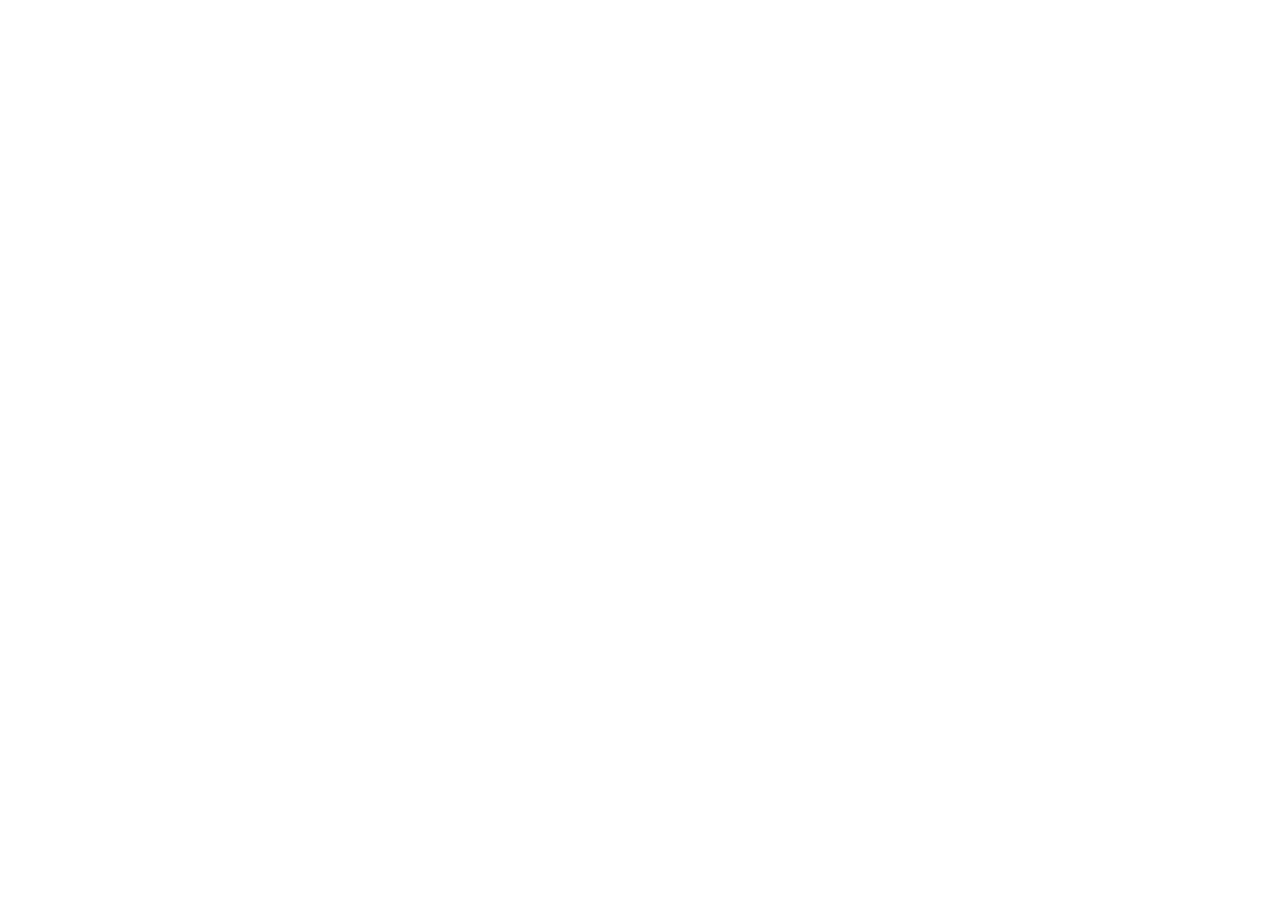
==== commit 812537b4: "Implement redirect Added meta refresh and canonical link for redirection." ====
--- a/index.html
+++ b/index.html
@@ -1,998 +1,11 @@
 <!DOCTYPE html>
-<html lang="en">
+<html>
 <head>
-    <meta charset="UTF-8">
-    <meta name="viewport" content="width=device-width, initial-scale=1.0">
-    <title>LongShOT - A Benchmark and Agentic Framework for Omni-Modal Reasoning and Tool Use in Long Videos</title>
-    <link rel="preconnect" href="https://fonts.googleapis.com">
-    <link rel="preconnect" href="https://fonts.gstatic.com" crossorigin>
-    <link href="https://fonts.googleapis.com/css2?family=Crimson+Text:ital,wght@0,400;0,600;0,700;1,400&family=Source+Sans+3:wght@300;400;500;600;700&display=swap" rel="stylesheet">
-    <style>
-        :root {
-            --primary: #1e3a5f;
-            --accent: #2563eb;
-            --accent-light: #3b82f6;
-            --text: #1f2937;
-            --text-light: #6b7280;
-            --bg: #ffffff;
-            --bg-alt: #f9fafb;
-            --border: #e5e7eb;
-            --success: #059669;
-            --highlight: #fef3c7;
-            --highlight-border: #f59e0b;
-        }
-
-        * {
-            margin: 0;
-            padding: 0;
-            box-sizing: border-box;
-        }
-
-        html {
-            scroll-behavior: smooth;
-        }
-
-        body {
-            font-family: 'Source Sans 3', sans-serif;
-            line-height: 1.7;
-            color: var(--text);
-            background: var(--bg);
-            font-size: 17px;
-        }
-
-        /* Header */
-        .hero {
-            padding: 80px 24px 60px;
-            text-align: center;
-            max-width: 1100px;
-            margin: 0 auto;
-        }
-
-        .hero h1 {
-            font-family: 'Crimson Text', Georgia, serif;
-            font-size: 3.2rem;
-            font-weight: 700;
-            color: var(--primary);
-            margin-bottom: 20px;
-            line-height: 1.2;
-        }
-
-        .hero h1 span {
-            color: var(--accent);
-        }
-
-        .hero .venue {
-            font-size: 1.1rem;
-            color: var(--text-light);
-            margin-bottom: 32px;
-            font-weight: 500;
-        }
-
-        .authors {
-            margin-bottom: 28px;
-        }
-
-        .authors p {
-            font-size: 1.05rem;
-            color: var(--text);
-            line-height: 1.9;
-        }
-
-        .authors .equal {
-            font-size: 0.9rem;
-            color: var(--text-light);
-            margin-top: 8px;
-        }
-
-        .affiliation {
-            font-size: 0.95rem;
-            color: var(--accent);
-            font-weight: 600;
-            margin-bottom: 36px;
-        }
-
-        /* Links */
-        .links {
-            display: flex;
-            justify-content: center;
-            gap: 16px;
-            flex-wrap: wrap;
-        }
-
-        .links a {
-            display: inline-flex;
-            align-items: center;
-            gap: 8px;
-            padding: 12px 24px;
-            border: 2px solid var(--primary);
-            border-radius: 8px;
-            text-decoration: none;
-            color: var(--primary);
-            font-weight: 600;
-            font-size: 0.95rem;
-            transition: all 0.2s;
-        }
-
-        .links a:hover {
-            background: var(--primary);
-            color: white;
-        }
-
-        .links a.primary {
-            background: var(--primary);
-            color: white;
-        }
-
-        .links a.primary:hover {
-            background: var(--accent);
-            border-color: var(--accent);
-        }
-
-        /* Main Content */
-        .container {
-            max-width: 1200px;
-            margin: 0 auto;
-            padding: 0 24px 80px;
-        }
-
-        section {
-            margin-bottom: 64px;
-        }
-
-        h2 {
-            font-family: 'Crimson Text', Georgia, serif;
-            font-size: 2rem;
-            font-weight: 700;
-            color: var(--primary);
-            margin-bottom: 24px;
-            padding-bottom: 12px;
-            border-bottom: 3px solid var(--accent);
-            display: inline-block;
-        }
-
-        p {
-            margin-bottom: 16px;
-            text-align: justify;
-        }
-
-        /* Abstract */
-        .abstract-content {
-            background: var(--bg-alt);
-            padding: 32px;
-            border-radius: 12px;
-            border-left: 4px solid var(--accent);
-        }
-
-        .abstract-content p {
-            font-size: 1.05rem;
-            line-height: 1.8;
-            margin-bottom: 0;
-        }
-
-        /* Key Results */
-        .key-results {
-            display: grid;
-            grid-template-columns: repeat(auto-fit, minmax(200px, 1fr));
-            gap: 20px;
-            margin: 32px 0;
-        }
-
-        .result-card {
-            background: var(--bg-alt);
-            padding: 24px;
-            border-radius: 12px;
-            text-align: center;
-        }
-
-        .result-card.highlight {
-            background: var(--highlight);
-            border: 2px solid var(--highlight-border);
-        }
-
-        .result-card .icon {
-            font-size: 2rem;
-            display: block;
-            margin-bottom: 8px;
-        }
-
-        .result-card .value {
-            font-size: 2.5rem;
-            font-weight: 700;
-            color: var(--primary);
-            display: block;
-        }
-
-        .result-card.highlight .value {
-            color: var(--highlight-border);
-        }
-
-        .result-card .label {
-            font-size: 0.9rem;
-            color: var(--text-light);
-            margin-top: 4px;
-        }
-
-        /* Figure */
-        .figure {
-            margin: 40px 0;
-        }
-
-        .figure img {
-            width: 100%;
-            border-radius: 8px;
-            border: 1px solid var(--border);
-        }
-
-        .figure figcaption {
-            margin-top: 16px;
-            font-size: 0.95rem;
-            color: var(--text-light);
-            line-height: 1.6;
-        }
-
-        .figure figcaption strong {
-            color: var(--text);
-        }
-
-        /* Tables */
-        .table-section {
-            margin: 40px 0;
-        }
-
-        .table-title {
-            font-family: 'Crimson Text', Georgia, serif;
-            font-size: 1.3rem;
-            font-weight: 600;
-            color: var(--primary);
-            margin-bottom: 8px;
-        }
-
-        .table-description {
-            font-size: 0.95rem;
-            color: var(--text-light);
-            margin-bottom: 20px;
-        }
-
-        .table-wrapper {
-            overflow-x: auto;
-            border: 1px solid var(--border);
-            border-radius: 12px;
-        }
-
-        table {
-            width: 100%;
-            border-collapse: collapse;
-            font-size: 0.9rem;
-        }
-
-        th, td {
-            padding: 14px 16px;
-            text-align: center;
-            border-bottom: 1px solid var(--border);
-        }
-
-        th {
-            background: var(--bg-alt);
-            font-weight: 600;
-            color: var(--primary);
-            font-size: 0.85rem;
-            text-transform: uppercase;
-            letter-spacing: 0.03em;
-        }
-
-        td:first-child {
-            text-align: left;
-            font-weight: 500;
-        }
-
-        tbody tr:last-child td {
-            border-bottom: none;
-        }
-
-        tbody tr:hover {
-            background: var(--bg-alt);
-        }
-
-        /* Comparison table specific */
-        .comparison-table .check {
-            color: #10b981;
-            font-size: 1.3rem;
-            font-weight: bold;
-        }
-
-        .comparison-table .cross {
-            color: #ef4444;
-            font-size: 1.2rem;
-        }
-
-        .comparison-table .ours-row {
-            background: var(--highlight) !important;
-        }
-
-        .comparison-table .ours-row td {
-            font-weight: 600;
-        }
-
-        .comparison-table .ours-row td:first-child {
-            color: var(--primary);
-        }
-
-        /* Results table specific */
-        .results-table .category-header td {
-            background: var(--bg-alt);
-            font-weight: 700;
-            color: var(--primary);
-            font-size: 0.9rem;
-            border-top: 2px solid var(--border);
-        }
-
-        .results-table .avg-row td {
-            font-style: italic;
-            background: #fafafa;
-        }
-
-        .results-table .avg-row td:first-child {
-            text-align: right;
-            padding-right: 24px;
-        }
-
-        .results-table .overall-row {
-            background: var(--primary) !important;
-        }
-
-        .results-table .overall-row td {
-            color: white;
-            font-weight: 700;
-            border-bottom: none;
-        }
-
-        .results-table .overall-row:hover {
-            background: var(--primary) !important;
-        }
-
-        .results-table .agentic-row td {
-            border-top: 2px solid var(--border);
-        }
-
-        .results-table .best {
-            color: var(--accent);
-            font-weight: 700;
-        }
-
-        .results-table .ours-col {
-            background: rgba(254, 243, 199, 0.5);
-        }
-
-        .results-table th.ours-col {
-            background: var(--highlight);
-            color: var(--highlight-border);
-        }
-
-        .results-table .overall-row td.ours-col {
-            background: var(--highlight-border);
-            color: white;
-        }
-
-        /* Model abbreviations */
-        .model-abbrev {
-            font-size: 0.8rem;
-            color: var(--text-light);
-            margin-bottom: 20px;
-            line-height: 1.8;
-        }
-
-        .model-abbrev strong {
-            color: var(--text);
-        }
-
-        /* Footer */
-        footer {
-            text-align: center;
-            padding: 40px 24px;
-            border-top: 1px solid var(--border);
-            color: var(--text-light);
-            font-size: 0.9rem;
-        }
-
-        footer a {
-            color: var(--accent);
-            text-decoration: none;
-        }
-
-        /* Responsive */
-        @media (max-width: 768px) {
-            .hero h1 {
-                font-size: 2.2rem;
-            }
-
-            .hero {
-                padding: 60px 20px 40px;
-            }
-
-            h2 {
-                font-size: 1.6rem;
-            }
-
-            .links a {
-                padding: 10px 18px;
-                font-size: 0.9rem;
-            }
-
-            .abstract-content {
-                padding: 24px;
-            }
-
-            .key-results {
-                grid-template-columns: repeat(2, 1fr);
-            }
-
-            th, td {
-                padding: 10px 8px;
-                font-size: 0.8rem;
-            }
-        }
-
-        /* Highlight keyword */
-        .brand {
-            color: var(--accent);
-            font-weight: 600;
-        }
-    </style>
+  <meta http-equiv="refresh" content="0; url=https://longshot.cvmbzuai.com" />
+  <link rel="canonical" href="https://longshot.cvmbzuai.com" />
+  <title>Redirecting...</title>
 </head>
 <body>
-    <header class="hero">
-        <h1><span>LongShOT</span>: A Benchmark and Agentic Framework for Omni-Modal Reasoning and Tool Use in Long Videos</h1>
-
-        <div class="authors">
-            <p>
-                Mohammed Irfan Kurpath<sup>1*</sup>, Jaseel Muhammad Kaithakkodan<sup>1*</sup>, Jinxing Zhou<sup>1</sup>, Sahal Shaji Mullappilly<sup>1</sup>,
-                Mohammad Almansoori<sup>1</sup>, Noor Ahsan<sup>1</sup>, Beknur Kalmakhanbet<sup>1</sup>, Sambal Shikhar<sup>1</sup>, Rishabh Lalla<sup>1</sup>,
-                Jean Lahoud<sup>1</sup>, Mariette Awad<sup>2</sup>, Fahad Shahbaz Khan<sup>1,3</sup>, Salman Khan<sup>1</sup>, Rao Muhammad Anwer<sup>1</sup>, Hisham Cholakkal<sup>1</sup>
-            </p>
-            <p class="equal">*Equal Contribution</p>
-        </div>
-
-        <p class="affiliation"><sup>1</sup>Mohamed Bin Zayed University of Artificial Intelligence (MBZUAI) &nbsp;&nbsp; <sup>2</sup>American University of Beirut &nbsp;&nbsp; <sup>3</sup>Linkoping University</p>
-
-        <div class="links">
-            <a href="https://arxiv.org/abs/2412.07769" class="primary">📄 Paper</a>
-            <a href="https://github.com/mbzuai-oryx/LongShOT">💻 Code</a>
-            <a href="https://huggingface.co/collections/MBZUAI/longshot_bench">🤗 Dataset</a>
-        </div>
-    </header>
-
-    <main class="container">
-        <section id="abstract">
-            <h2>📝 Abstract</h2>
-            <div class="abstract-content">
-                <p>
-                    Long-form multimodal video understanding requires integrating vision, speech, and ambient audio with coherent long-range reasoning. Existing benchmarks emphasize either temporal length or multimodal richness, but rarely both&mdash;and while some incorporate open-ended questions and advanced metrics, they mostly rely on single-score accuracy, obscuring failure modes. We introduce <strong class="brand">LongShOTBench</strong>, a diagnostic benchmark with open-ended, intent-driven questions; single- and multi-turn dialogues; and tasks requiring multimodal reasoning and agentic tool use across video, audio, and speech. Each item includes a reference answer and graded rubric for interpretable and traceable evaluation. LongShOTBench is produced via a scalable, human-validated pipeline to ensure coverage and reproducibility. All samples in our LongShOTBench are human-verified and corrected. Furthermore, we present <strong class="brand">LongShOTAgent</strong>, an agentic system that analyzes long videos via preprocessing, search, and iterative refinement. On LongShOTBench, state-of-the-art MLLMs show large gaps: Gemini-2.5-Flash achieves 52.95%, open-source models remain below 30%, and LongShOTAgent attains 44.66%. These results underscore the difficulty of real-world long-form video understanding. LongShOTBench provides a practical, reproducible foundation for evaluating and improving MLLMs.
-                </p>
-            </div>
-
-            <div class="key-results">
-                <div class="result-card">
-                    <span class="icon">💬</span>
-                    <span class="value">3,092</span>
-                    <span class="label">Q&A Samples</span>
-                </div>
-                <div class="result-card">
-                    <span class="icon">📋</span>
-                    <span class="value">16</span>
-                    <span class="label">Task Categories</span>
-                </div>
-                <div class="result-card">
-                    <span class="icon">🎬</span>
-                    <span class="value">45 min</span>
-                    <span class="label">Avg. Video Duration</span>
-                </div>
-                <div class="result-card">
-                    <span class="icon">✅</span>
-                    <span class="value">100%</span>
-                    <span class="label">Human Verified</span>
-                </div>
-            </div>
-        </section>
-
-        <section id="pipeline">
-            <h2>⚙️ Pipeline</h2>
-            <figure class="figure">
-                <img src="assets/generation_pipeline_overview.png" alt="LongShOTBench Construction Pipeline">
-                <figcaption>
-                    <strong>Figure 1: Construction pipeline of LongShOTBench.</strong> The pipeline begins with raw video data where speech, visuals, and audio cues are extracted. These are passed into multimodal processing to generate segment-wise aligned and fused metadata. Only the distilled information flows to question design, where scenarios and question types are mapped, followed by the generation of questions and conversational answers. Next, verifiable rubrics are created to evaluate correctness and difficulty. Finally, the core dataset&mdash;comprising Q&A pairs and tailored evaluation rubrics&mdash;is manually reviewed and corrected by human validators, ensuring a clean, reliable benchmark.
-                </figcaption>
-            </figure>
-        </section>
-
-        <section id="comparison">
-            <h2>📊 Benchmark Comparison</h2>
-
-            <div class="table-section">
-                <p class="table-title">Table 1: Comparison with Existing Benchmarks</p>
-                <p class="table-description">LongShOTBench is the only benchmark that combines all three modalities with intent-driven Q&A, tool usage, and custom rubrics for interpretable evaluation.</p>
-
-                <div class="table-wrapper">
-                    <table class="comparison-table">
-                        <thead>
-                            <tr>
-                                <th>Benchmark</th>
-                                <th>Visual</th>
-                                <th>Audio</th>
-                                <th>Speech</th>
-                                <th>Open-Ended Q&A</th>
-                                <th>Multi-Turn Q&A</th>
-                                <th>Intent-Driven Q&A</th>
-                                <th>Tool-Usage</th>
-                                <th>Custom-Rubrics</th>
-                            </tr>
-                        </thead>
-                        <tbody>
-                            <tr>
-                                <td>MV-Bench</td>
-                                <td class="check">&#10003;</td>
-                                <td class="cross">&#10005;</td>
-                                <td class="cross">&#10005;</td>
-                                <td class="cross">&#10005;</td>
-                                <td class="cross">&#10005;</td>
-                                <td class="cross">&#10005;</td>
-                                <td class="cross">&#10005;</td>
-                                <td class="cross">&#10005;</td>
-                            </tr>
-                            <tr>
-                                <td>EgoSchema</td>
-                                <td class="check">&#10003;</td>
-                                <td class="cross">&#10005;</td>
-                                <td class="cross">&#10005;</td>
-                                <td class="cross">&#10005;</td>
-                                <td class="cross">&#10005;</td>
-                                <td class="cross">&#10005;</td>
-                                <td class="cross">&#10005;</td>
-                                <td class="cross">&#10005;</td>
-                            </tr>
-                            <tr>
-                                <td>LongVideoBench</td>
-                                <td class="check">&#10003;</td>
-                                <td class="cross">&#10005;</td>
-                                <td class="cross">&#10005;</td>
-                                <td class="cross">&#10005;</td>
-                                <td class="cross">&#10005;</td>
-                                <td class="cross">&#10005;</td>
-                                <td class="cross">&#10005;</td>
-                                <td class="cross">&#10005;</td>
-                            </tr>
-                            <tr>
-                                <td>Moviechat</td>
-                                <td class="check">&#10003;</td>
-                                <td class="cross">&#10005;</td>
-                                <td class="cross">&#10005;</td>
-                                <td class="check">&#10003;</td>
-                                <td class="check">&#10003;</td>
-                                <td class="cross">&#10005;</td>
-                                <td class="cross">&#10005;</td>
-                                <td class="cross">&#10005;</td>
-                            </tr>
-                            <tr>
-                                <td>MLVU</td>
-                                <td class="check">&#10003;</td>
-                                <td class="cross">&#10005;</td>
-                                <td class="cross">&#10005;</td>
-                                <td class="check">&#10003;</td>
-                                <td class="cross">&#10005;</td>
-                                <td class="cross">&#10005;</td>
-                                <td class="cross">&#10005;</td>
-                                <td class="cross">&#10005;</td>
-                            </tr>
-                            <tr>
-                                <td>SVBench</td>
-                                <td class="check">&#10003;</td>
-                                <td class="cross">&#10005;</td>
-                                <td class="cross">&#10005;</td>
-                                <td class="check">&#10003;</td>
-                                <td class="check">&#10003;</td>
-                                <td class="cross">&#10005;</td>
-                                <td class="cross">&#10005;</td>
-                                <td class="cross">&#10005;</td>
-                            </tr>
-                            <tr>
-                                <td>LVBench</td>
-                                <td class="check">&#10003;</td>
-                                <td class="cross">&#10005;</td>
-                                <td class="cross">&#10005;</td>
-                                <td class="cross">&#10005;</td>
-                                <td class="cross">&#10005;</td>
-                                <td class="cross">&#10005;</td>
-                                <td class="cross">&#10005;</td>
-                                <td class="cross">&#10005;</td>
-                            </tr>
-                            <tr>
-                                <td>LvBench</td>
-                                <td class="check">&#10003;</td>
-                                <td class="cross">&#10005;</td>
-                                <td class="check">&#10003;<sup>*</sup></td>
-                                <td class="check">&#10003;</td>
-                                <td class="cross">&#10005;</td>
-                                <td class="cross">&#10005;</td>
-                                <td class="cross">&#10005;</td>
-                                <td class="cross">&#10005;</td>
-                            </tr>
-                            <tr>
-                                <td>Video-Holmes</td>
-                                <td class="check">&#10003;</td>
-                                <td class="check">&#10003;</td>
-                                <td class="cross">&#10005;</td>
-                                <td class="cross">&#10005;</td>
-                                <td class="cross">&#10005;</td>
-                                <td class="cross">&#10005;</td>
-                                <td class="cross">&#10005;</td>
-                                <td class="cross">&#10005;</td>
-                            </tr>
-                            <tr>
-                                <td>InfiniBench</td>
-                                <td class="check">&#10003;</td>
-                                <td class="cross">&#10005;</td>
-                                <td class="check">&#10003;<sup>*</sup></td>
-                                <td class="check">&#10003;</td>
-                                <td class="cross">&#10005;</td>
-                                <td class="cross">&#10005;</td>
-                                <td class="cross">&#10005;</td>
-                                <td class="cross">&#10005;</td>
-                            </tr>
-                            <tr>
-                                <td>Video-MME</td>
-                                <td class="check">&#10003;</td>
-                                <td class="check">&#10003;</td>
-                                <td class="check">&#10003;</td>
-                                <td class="cross">&#10005;</td>
-                                <td class="cross">&#10005;</td>
-                                <td class="cross">&#10005;</td>
-                                <td class="cross">&#10005;</td>
-                                <td class="cross">&#10005;</td>
-                            </tr>
-                            <tr>
-                                <td>LongVALE</td>
-                                <td class="check">&#10003;</td>
-                                <td class="check">&#10003;</td>
-                                <td class="check">&#10003;</td>
-                                <td class="cross">&#10005;</td>
-                                <td class="check">&#10003;</td>
-                                <td class="cross">&#10005;</td>
-                                <td class="cross">&#10005;</td>
-                                <td class="cross">&#10005;</td>
-                            </tr>
-                            <tr>
-                                <td>TriSense-2M</td>
-                                <td class="check">&#10003;</td>
-                                <td class="check">&#10003;</td>
-                                <td class="check">&#10003;</td>
-                                <td class="check">&#10003;</td>
-                                <td class="check">&#10003;</td>
-                                <td class="cross">&#10005;</td>
-                                <td class="cross">&#10005;</td>
-                                <td class="cross">&#10005;</td>
-                            </tr>
-                            <tr>
-                                <td>DailyOmni</td>
-                                <td class="check">&#10003;</td>
-                                <td class="check">&#10003;</td>
-                                <td class="check">&#10003;</td>
-                                <td class="cross">&#10005;</td>
-                                <td class="cross">&#10005;</td>
-                                <td class="cross">&#10005;</td>
-                                <td class="cross">&#10005;</td>
-                                <td class="cross">&#10005;</td>
-                            </tr>
-                            <tr class="ours-row">
-                                <td>LongShOTBench (Ours)</td>
-                                <td class="check">&#10003;</td>
-                                <td class="check">&#10003;</td>
-                                <td class="check">&#10003;</td>
-                                <td class="check">&#10003;</td>
-                                <td class="check">&#10003;</td>
-                                <td class="check">&#10003;</td>
-                                <td class="check">&#10003;</td>
-                                <td class="check">&#10003;</td>
-                            </tr>
-                        </tbody>
-                    </table>
-                </div>
-                <p class="table-description" style="margin-top: 12px; font-size: 0.85rem;"><sup>*</sup>Subtitle aided</p>
-            </div>
-        </section>
-
-        <section id="results">
-            <h2>🎯 Results</h2>
-
-            <div class="table-section">
-                <p class="table-title">Table 2: Performance on LongShOTBench (%)</p>
-                <p class="model-abbrev">
-                    <strong>Gemini:</strong> Gemini-2.5-Flash &nbsp;|&nbsp;
-                    <strong>LLaVA-OV:</strong> LLaVA-OneVision-Qwen2-7B-ov &nbsp;|&nbsp;
-                    <strong>LLaVA-NV:</strong> LLaVA-NeXT-Video-7B-hf &nbsp;|&nbsp;
-                    <strong>Qwen-VL:</strong> Qwen2.5-VL-7B-Instruct &nbsp;|&nbsp;
-                    <strong>InternVL:</strong> InternVL3.5-8B &nbsp;|&nbsp;
-                    <strong>Qwen-Omni:</strong> Qwen2.5-Omni-7B &nbsp;|&nbsp;
-                    <strong>Qwen3-VL:</strong> Qwen3-VL-8B-Instruct
-                </p>
-
-                <div class="table-wrapper">
-                    <table class="results-table">
-                        <thead>
-                            <tr>
-                                <th>Task</th>
-                                <th>Gemini</th>
-                                <th>LLaVA-OV</th>
-                                <th>LLaVA-NV</th>
-                                <th>Qwen-VL</th>
-                                <th>InternVL</th>
-                                <th>Qwen-Omni</th>
-                                <th>Qwen3-VL</th>
-                                <th class="ours-col">LongShOTAgent (Ours)</th>
-                            </tr>
-                        </thead>
-                        <tbody>
-                            <tr class="category-header">
-                                <td colspan="9">Core Perception Tasks</td>
-                            </tr>
-                            <tr>
-                                <td>Entity Recognition</td>
-                                <td class="best">43.62</td>
-                                <td>8.12</td>
-                                <td>11.16</td>
-                                <td>20.54</td>
-                                <td>19.95</td>
-                                <td>17.03</td>
-                                <td>27.30</td>
-                                <td class="ours-col">42.84</td>
-                            </tr>
-                            <tr>
-                                <td>Event Understanding</td>
-                                <td class="best">41.84</td>
-                                <td>6.66</td>
-                                <td>9.60</td>
-                                <td>14.21</td>
-                                <td>14.47</td>
-                                <td>13.95</td>
-                                <td>22.19</td>
-                                <td class="ours-col">35.41</td>
-                            </tr>
-                            <tr>
-                                <td>Temporal Understanding</td>
-                                <td class="best">41.23</td>
-                                <td>7.50</td>
-                                <td>10.34</td>
-                                <td>14.11</td>
-                                <td>15.88</td>
-                                <td>14.17</td>
-                                <td>23.08</td>
-                                <td class="ours-col">31.35</td>
-                            </tr>
-                            <tr>
-                                <td>Audio Understanding</td>
-                                <td class="best">37.46</td>
-                                <td>6.08</td>
-                                <td>9.53</td>
-                                <td>9.07</td>
-                                <td>12.36</td>
-                                <td>16.20</td>
-                                <td>26.22</td>
-                                <td class="ours-col">35.51</td>
-                            </tr>
-                            <tr class="avg-row">
-                                <td>Avg.</td>
-                                <td>41.04</td>
-                                <td>7.09</td>
-                                <td>10.16</td>
-                                <td>14.48</td>
-                                <td>15.66</td>
-                                <td>15.34</td>
-                                <td>24.70</td>
-                                <td class="ours-col">36.28</td>
-                            </tr>
-                            <tr class="category-header">
-                                <td colspan="9">Reasoning Tasks</td>
-                            </tr>
-                            <tr>
-                                <td>Causal Reasoning</td>
-                                <td class="best">68.41</td>
-                                <td>9.01</td>
-                                <td>14.43</td>
-                                <td>24.76</td>
-                                <td>23.98</td>
-                                <td>23.73</td>
-                                <td>32.58</td>
-                                <td class="ours-col">54.26</td>
-                            </tr>
-                            <tr>
-                                <td>Quantitative Reasoning</td>
-                                <td class="best">49.56</td>
-                                <td>1.79</td>
-                                <td>2.92</td>
-                                <td>13.34</td>
-                                <td>14.64</td>
-                                <td>12.92</td>
-                                <td>20.42</td>
-                                <td class="ours-col">45.16</td>
-                            </tr>
-                            <tr>
-                                <td>Compositional Reasoning</td>
-                                <td class="best">57.37</td>
-                                <td>11.70</td>
-                                <td>14.60</td>
-                                <td>19.56</td>
-                                <td>22.14</td>
-                                <td>19.53</td>
-                                <td>33.13</td>
-                                <td class="ours-col">45.52</td>
-                            </tr>
-                            <tr>
-                                <td>Comparative Analysis</td>
-                                <td class="best">71.24</td>
-                                <td>9.73</td>
-                                <td>13.61</td>
-                                <td>20.72</td>
-                                <td>20.05</td>
-                                <td>17.93</td>
-                                <td>30.53</td>
-                                <td class="ours-col">52.87</td>
-                            </tr>
-                            <tr class="avg-row">
-                                <td>Avg.</td>
-                                <td>61.65</td>
-                                <td>8.06</td>
-                                <td>11.39</td>
-                                <td>19.59</td>
-                                <td>20.20</td>
-                                <td>18.53</td>
-                                <td>29.16</td>
-                                <td class="ours-col">49.45</td>
-                            </tr>
-                            <tr class="category-header">
-                                <td colspan="9">Information Tasks</td>
-                            </tr>
-                            <tr>
-                                <td>Information Retrieval</td>
-                                <td class="best">61.02</td>
-                                <td>9.14</td>
-                                <td>13.42</td>
-                                <td>18.78</td>
-                                <td>21.41</td>
-                                <td>18.60</td>
-                                <td>29.58</td>
-                                <td class="ours-col">48.87</td>
-                            </tr>
-                            <tr>
-                                <td>Summarization</td>
-                                <td>58.86</td>
-                                <td>12.92</td>
-                                <td>18.22</td>
-                                <td>18.61</td>
-                                <td>22.72</td>
-                                <td>19.16</td>
-                                <td>28.84</td>
-                                <td class="ours-col best">60.17</td>
-                            </tr>
-                            <tr>
-                                <td>Instruction Extraction</td>
-                                <td class="best">46.53</td>
-                                <td>8.33</td>
-                                <td>9.90</td>
-                                <td>14.62</td>
-                                <td>15.91</td>
-                                <td>13.04</td>
-                                <td>23.50</td>
-                                <td class="ours-col">38.47</td>
-                            </tr>
-                            <tr>
-                                <td>Sentiment Analysis</td>
-                                <td class="best">52.18</td>
-                                <td>5.31</td>
-                                <td>7.86</td>
-                                <td>13.10</td>
-                                <td>14.03</td>
-                                <td>15.23</td>
-                                <td>22.59</td>
-                                <td class="ours-col">33.70</td>
-                            </tr>
-                            <tr class="avg-row">
-                                <td>Avg.</td>
-                                <td>54.65</td>
-                                <td>8.92</td>
-                                <td>12.35</td>
-                                <td>16.28</td>
-                                <td>18.52</td>
-                                <td>16.51</td>
-                                <td>26.13</td>
-                                <td class="ours-col">45.30</td>
-                            </tr>
-                            <tr class="category-header">
-                                <td colspan="9">Multimodal Tasks</td>
-                            </tr>
-                            <tr>
-                                <td>Multimodal Synthesis</td>
-                                <td class="best">55.38</td>
-                                <td>8.92</td>
-                                <td>11.34</td>
-                                <td>19.14</td>
-                                <td>18.99</td>
-                                <td>16.59</td>
-                                <td>27.95</td>
-                                <td class="ours-col">44.15</td>
-                            </tr>
-                            <tr>
-                                <td>Cross Modal Verification</td>
-                                <td class="best">50.45</td>
-                                <td>4.60</td>
-                                <td>10.91</td>
-                                <td>10.81</td>
-                                <td>12.31</td>
-                                <td>11.21</td>
-                                <td>16.82</td>
-                                <td class="ours-col">37.79</td>
-                            </tr>
-                            <tr>
-                                <td>Audio Visual Alignment</td>
-                                <td class="best">50.89</td>
-                                <td>9.33</td>
-                                <td>15.19</td>
-                                <td>21.05</td>
-                                <td>24.23</td>
-                                <td>22.41</td>
-                                <td>29.58</td>
-                                <td class="ours-col">44.26</td>
-                            </tr>
-                            <tr>
-                                <td>Motion Analysis</td>
-                                <td>61.22</td>
-                                <td>16.98</td>
-                                <td>47.17</td>
-                                <td>40.57</td>
-                                <td>54.72</td>
-                                <td>42.45</td>
-                                <td class="best">71.70</td>
-                                <td class="ours-col">64.15</td>
-                            </tr>
-                            <tr class="avg-row">
-                                <td>Avg.</td>
-                                <td>54.49</td>
-                                <td>9.96</td>
-                                <td>13.82</td>
-                                <td>22.89</td>
-                                <td>27.56</td>
-                                <td>23.17</td>
-                                <td>36.51</td>
-                                <td class="ours-col">47.59</td>
-                            </tr>
-                            <tr class="overall-row">
-                                <td>Overall</td>
-                                <td class="best">52.95</td>
-                                <td>8.51</td>
-                                <td>13.76</td>
-                                <td>18.39</td>
-                                <td>20.49</td>
-                                <td>18.39</td>
-                                <td>29.12</td>
-                                <td class="ours-col">44.66</td>
-                            </tr>
-                            <tr class="agentic-row">
-                                <td><strong>Agentic Tasks</strong></td>
-                                <td>40.27</td>
-                                <td>-</td>
-                                <td>-</td>
-                                <td>-</td>
-                                <td>-</td>
-                                <td>-</td>
-                                <td>-</td>
-                                <td class="ours-col">38.25</td>
-                            </tr>
-                        </tbody>
-                    </table>
-                </div>
-            </div>
-        </section>
-    </main>
-
-    <footer>
-        <p>&copy; 2025 MBZUAI. Released under <a href="https://github.com/mbzuai-oryx/BiMediX/blob/main/LICENSE.txt">CC BY-NC-SA 4.0</a>.</p>
-    </footer>
+  <p>Redirecting to <a href="https://longshot.cvmbzuai.com">longshot.cvmbzuai.com</a>...</p>
 </body>
 </html>
